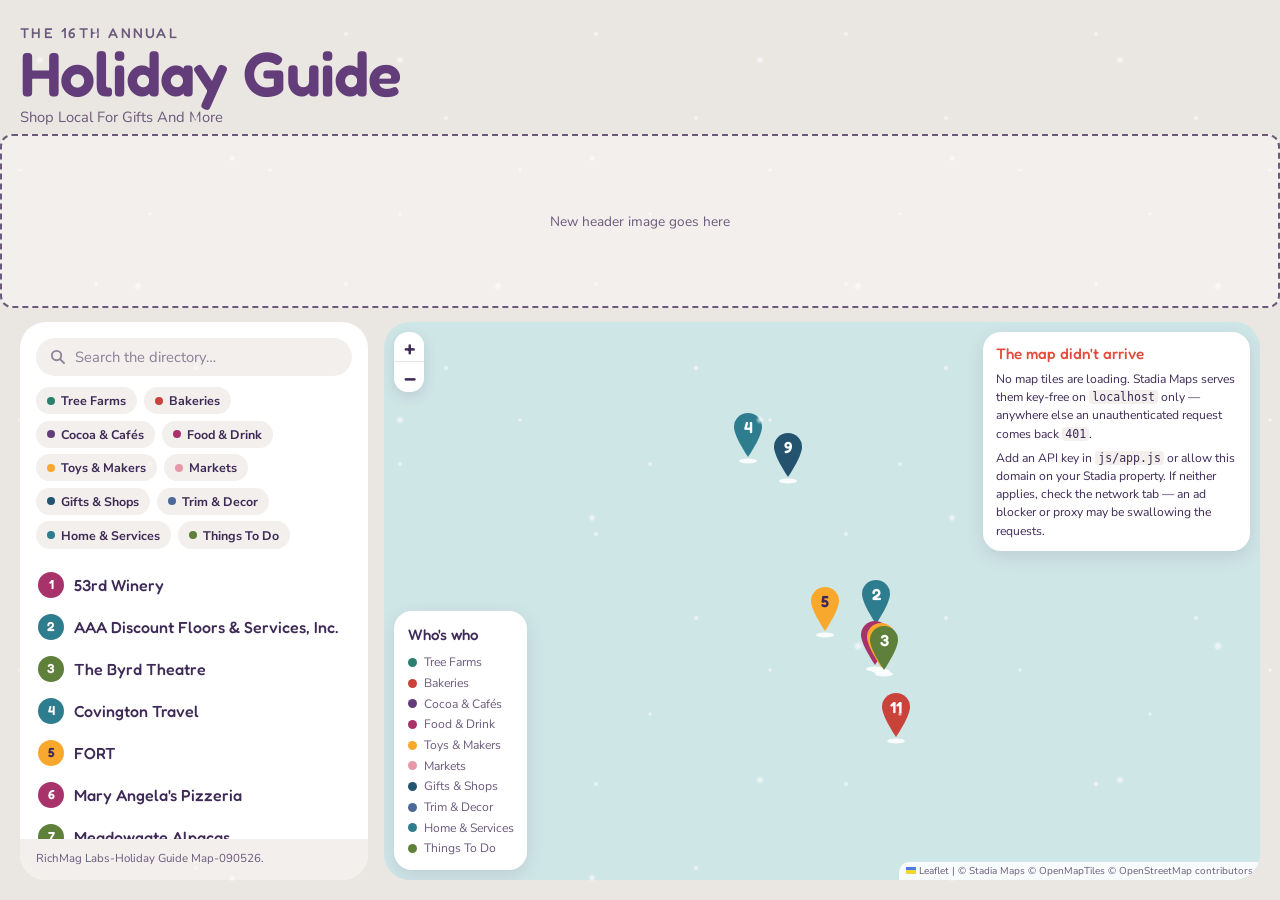
==== city/index.html @ 9c16dade "Add /city/ as a second live look-and-feel, sharing data and logic with root Sets up hellophong.githu" ====
<!DOCTYPE html>
<html lang="en">
<head>
  <meta charset="utf-8" />
  <meta name="viewport" content="width=device-width, initial-scale=1" />
  <title>The 16th Annual Holiday Guide — City Edition (draft)</title>
  <meta name="description" content="Map of Richmond, VA Christmas shops, bakeries, tree farms and makers." />

  <!-- A second look-and-feel for the same guide, living alongside the original at
       /holiday-map/ rather than replacing it — see /city/README.md. Leaflet, the
       typefaces, the map logic and the business data are all shared from the
       parent folder; only this stylesheet (and, once it exists, a new header
       image) are meant to diverge. -->
  <link rel="stylesheet" href="../vendor/leaflet/leaflet.css" />
  <link rel="stylesheet" href="css/styles.css" />
  <link rel="icon" href="data:image/svg+xml,<svg xmlns='http://www.w3.org/2000/svg' viewBox='0 0 32 32'><circle cx='16' cy='13' r='9' fill='%23e54b3c'/><rect x='15' y='20' width='2' height='9' fill='%23633d7a'/></svg>" />
</head>
<body>
  <div class="snow" aria-hidden="true"></div>

  <header class="banner">
    <div class="banner__inner">
      <h1 class="banner__title" id="siteTitle">
        <span class="banner__lead" id="siteTitleLead">The 16th Annual</span>
        <span class="banner__main" id="siteTitleMain">Holiday Guide</span>
      </h1>
      <p class="banner__subtitle" id="siteSubtitle">Shop Local For Gifts And More</p>
    </div>

    <!-- Placeholder — deliberately not the original SVG, so this doesn't quietly
         pass as a finished second look. Swap for a real header image once one
         exists; see /city/README.md for what to hand back for that. -->
    <div class="banner__scene banner__scene--placeholder">
      <span>New header image goes here</span>
    </div>
  </header>

  <main class="layout">
    <aside class="sidebar" aria-label="Directory">
      <div class="sidebar__head">
        <label class="search" for="search">
          <svg class="search__icon" viewBox="0 0 16 16" fill="none" aria-hidden="true">
            <circle cx="7" cy="7" r="5" stroke="currentColor" stroke-width="2" />
            <path d="M11 11l4 4" stroke="currentColor" stroke-width="2" stroke-linecap="round" />
          </svg>
          <input id="search" type="search" placeholder="Search the directory…" autocomplete="off" />
        </label>
        <div class="filters" id="filters" role="group" aria-label="Filter by category"></div>
      </div>
      <ul class="cards" id="cards"></ul>
      <p class="sidebar__note" id="sidebarNote"></p>
    </aside>

    <div class="map-frame">
      <div id="map" role="application" aria-label="Map of Christmas businesses"></div>
      <noscript><p class="noscript">This map needs JavaScript to unwrap itself.</p></noscript>
    </div>

    <!-- Mobile only: the on-map legend corner is hidden below 860px (it was
         covering a chunk of a small map), and this runs the same key
         underneath instead, wrapping to as many lines as it needs. Desktop
         keeps the on-map legend. -->
    <div class="legend-strip" id="legendStrip" role="list" aria-label="Category legend"></div>
  </main>

  <button type="button" id="backToTop" class="back-to-top">
    <svg viewBox="0 0 16 16" fill="none" aria-hidden="true">
      <path d="M8 12.5V3.5M8 3.5L3.5 8M8 3.5L12.5 8" stroke="currentColor" stroke-width="1.6"
            stroke-linecap="round" stroke-linejoin="round" />
    </svg>
    Back to list
  </button>

  <script src="../vendor/leaflet/leaflet.js"></script>
  <script>
    // Point the shared app.js at the parent folder's data, rather than forking
    // a second copy of the same eleven businesses that would drift out of sync.
    window.DATA_URL = "../data/businesses.json";
  </script>
  <script src="../js/app.js"></script>
</body>
</html>
---- vendor/leaflet/leaflet.css ----
/* required styles */

.leaflet-pane,
.leaflet-tile,
.leaflet-marker-icon,
.leaflet-marker-shadow,
.leaflet-tile-container,
.leaflet-pane > svg,
.leaflet-pane > canvas,
.leaflet-zoom-box,
.leaflet-image-layer,
.leaflet-layer {
	position: absolute;
	left: 0;
	top: 0;
	}
.leaflet-container {
	overflow: hidden;
	}
.leaflet-tile,
.leaflet-marker-icon,
.leaflet-marker-shadow {
	-webkit-user-select: none;
	   -moz-user-select: none;
	        user-select: none;
	  -webkit-user-drag: none;
	}
/* Prevents IE11 from highlighting tiles in blue */
.leaflet-tile::selection {
	background: transparent;
}
/* Safari renders non-retina tile on retina better with this, but Chrome is worse */
.leaflet-safari .leaflet-tile {
	image-rendering: -webkit-optimize-contrast;
	}
/* hack that prevents hw layers "stretching" when loading new tiles */
.leaflet-safari .leaflet-tile-container {
	width: 1600px;
	height: 1600px;
	-webkit-transform-origin: 0 0;
	}
.leaflet-marker-icon,
.leaflet-marker-shadow {
	display: block;
	}
/* .leaflet-container svg: reset svg max-width decleration shipped in Joomla! (joomla.org) 3.x */
/* .leaflet-container img: map is broken in FF if you have max-width: 100% on tiles */
.leaflet-container .leaflet-overlay-pane svg {
	max-width: none !important;
	max-height: none !important;
	}
.leaflet-container .leaflet-marker-pane img,
.leaflet-container .leaflet-shadow-pane img,
.leaflet-container .leaflet-tile-pane img,
.leaflet-container img.leaflet-image-layer,
.leaflet-container .leaflet-tile {
	max-width: none !important;
	max-height: none !important;
	width: auto;
	padding: 0;
	}

.leaflet-container img.leaflet-tile {
	/* See: https://bugs.chromium.org/p/chromium/issues/detail?id=600120 */
	mix-blend-mode: plus-lighter;
}

.leaflet-container.leaflet-touch-zoom {
	-ms-touch-action: pan-x pan-y;
	touch-action: pan-x pan-y;
	}
.leaflet-container.leaflet-touch-drag {
	-ms-touch-action: pinch-zoom;
	/* Fallback for FF which doesn't support pinch-zoom */
	touch-action: none;
	touch-action: pinch-zoom;
}
.leaflet-container.leaflet-touch-drag.leaflet-touch-zoom {
	-ms-touch-action: none;
	touch-action: none;
}
.leaflet-container {
	-webkit-tap-highlight-color: transparent;
}
.leaflet-container a {
	-webkit-tap-highlight-color: rgba(51, 181, 229, 0.4);
}
.leaflet-tile {
	filter: inherit;
	visibility: hidden;
	}
.leaflet-tile-loaded {
	visibility: inherit;
	}
.leaflet-zoom-box {
	width: 0;
	height: 0;
	-moz-box-sizing: border-box;
	     box-sizing: border-box;
	z-index: 800;
	}
/* workaround for https://bugzilla.mozilla.org/show_bug.cgi?id=888319 */
.leaflet-overlay-pane svg {
	-moz-user-select: none;
	}

.leaflet-pane         { z-index: 400; }

.leaflet-tile-pane    { z-index: 200; }
.leaflet-overlay-pane { z-index: 400; }
.leaflet-shadow-pane  { z-index: 500; }
.leaflet-marker-pane  { z-index: 600; }
.leaflet-tooltip-pane   { z-index: 650; }
.leaflet-popup-pane   { z-index: 700; }

.leaflet-map-pane canvas { z-index: 100; }
.leaflet-map-pane svg    { z-index: 200; }

.leaflet-vml-shape {
	width: 1px;
	height: 1px;
	}
.lvml {
	behavior: url(#default#VML);
	display: inline-block;
	position: absolute;
	}


/* control positioning */

.leaflet-control {
	position: relative;
	z-index: 800;
	pointer-events: visiblePainted; /* IE 9-10 doesn't have auto */
	pointer-events: auto;
	}
.leaflet-top,
.leaflet-bottom {
	position: absolute;
	z-index: 1000;
	pointer-events: none;
	}
.leaflet-top {
	top: 0;
	}
.leaflet-right {
	right: 0;
	}
.leaflet-bottom {
	bottom: 0;
	}
.leaflet-left {
	left: 0;
	}
.leaflet-control {
	float: left;
	clear: both;
	}
.leaflet-right .leaflet-control {
	float: right;
	}
.leaflet-top .leaflet-control {
	margin-top: 10px;
	}
.leaflet-bottom .leaflet-control {
	margin-bottom: 10px;
	}
.leaflet-left .leaflet-control {
	margin-left: 10px;
	}
.leaflet-right .leaflet-control {
	margin-right: 10px;
	}


/* zoom and fade animations */

.leaflet-fade-anim .leaflet-popup {
	opacity: 0;
	-webkit-transition: opacity 0.2s linear;
	   -moz-transition: opacity 0.2s linear;
	        transition: opacity 0.2s linear;
	}
.leaflet-fade-anim .leaflet-map-pane .leaflet-popup {
	opacity: 1;
	}
.leaflet-zoom-animated {
	-webkit-transform-origin: 0 0;
	    -ms-transform-origin: 0 0;
	        transform-origin: 0 0;
	}
svg.leaflet-zoom-animated {
	will-change: transform;
}

.leaflet-zoom-anim .leaflet-zoom-animated {
	-webkit-transition: -webkit-transform 0.25s cubic-bezier(0,0,0.25,1);
	   -moz-transition:    -moz-transform 0.25s cubic-bezier(0,0,0.25,1);
	        transition:         transform 0.25s cubic-bezier(0,0,0.25,1);
	}
.leaflet-zoom-anim .leaflet-tile,
.leaflet-pan-anim .leaflet-tile {
	-webkit-transition: none;
	   -moz-transition: none;
	        transition: none;
	}

.leaflet-zoom-anim .leaflet-zoom-hide {
	visibility: hidden;
	}


/* cursors */

.leaflet-interactive {
	cursor: pointer;
	}
.leaflet-grab {
	cursor: -webkit-grab;
	cursor:    -moz-grab;
	cursor:         grab;
	}
.leaflet-crosshair,
.leaflet-crosshair .leaflet-interactive {
	cursor: crosshair;
	}
.leaflet-popup-pane,
.leaflet-control {
	cursor: auto;
	}
.leaflet-dragging .leaflet-grab,
.leaflet-dragging .leaflet-grab .leaflet-interactive,
.leaflet-dragging .leaflet-marker-draggable {
	cursor: move;
	cursor: -webkit-grabbing;
	cursor:    -moz-grabbing;
	cursor:         grabbing;
	}

/* marker & overlays interactivity */
.leaflet-marker-icon,
.leaflet-marker-shadow,
.leaflet-image-layer,
.leaflet-pane > svg path,
.leaflet-tile-container {
	pointer-events: none;
	}

.leaflet-marker-icon.leaflet-interactive,
.leaflet-image-layer.leaflet-interactive,
.leaflet-pane > svg path.leaflet-interactive,
svg.leaflet-image-layer.leaflet-interactive path {
	pointer-events: visiblePainted; /* IE 9-10 doesn't have auto */
	pointer-events: auto;
	}

/* visual tweaks */

.leaflet-container {
	background: #ddd;
	outline-offset: 1px;
	}
.leaflet-container a {
	color: #0078A8;
	}
.leaflet-zoom-box {
	border: 2px dotted #38f;
	background: rgba(255,255,255,0.5);
	}


/* general typography */
.leaflet-container {
	font-family: "Helvetica Neue", Arial, Helvetica, sans-serif;
	font-size: 12px;
	font-size: 0.75rem;
	line-height: 1.5;
	}


/* general toolbar styles */

.leaflet-bar {
	box-shadow: 0 1px 5px rgba(0,0,0,0.65);
	border-radius: 4px;
	}
.leaflet-bar a {
	background-color: #fff;
	border-bottom: 1px solid #ccc;
	width: 26px;
	height: 26px;
	line-height: 26px;
	display: block;
	text-align: center;
	text-decoration: none;
	color: black;
	}
.leaflet-bar a,
.leaflet-control-layers-toggle {
	background-position: 50% 50%;
	background-repeat: no-repeat;
	display: block;
	}
.leaflet-bar a:hover,
.leaflet-bar a:focus {
	background-color: #f4f4f4;
	}
.leaflet-bar a:first-child {
	border-top-left-radius: 4px;
	border-top-right-radius: 4px;
	}
.leaflet-bar a:last-child {
	border-bottom-left-radius: 4px;
	border-bottom-right-radius: 4px;
	border-bottom: none;
	}
.leaflet-bar a.leaflet-disabled {
	cursor: default;
	background-color: #f4f4f4;
	color: #bbb;
	}

.leaflet-touch .leaflet-bar a {
	width: 30px;
	height: 30px;
	line-height: 30px;
	}
.leaflet-touch .leaflet-bar a:first-child {
	border-top-left-radius: 2px;
	border-top-right-radius: 2px;
	}
.leaflet-touch .leaflet-bar a:last-child {
	border-bottom-left-radius: 2px;
	border-bottom-right-radius: 2px;
	}

/* zoom control */

.leaflet-control-zoom-in,
.leaflet-control-zoom-out {
	font: bold 18px 'Lucida Console', Monaco, monospace;
	text-indent: 1px;
	}

.leaflet-touch .leaflet-control-zoom-in, .leaflet-touch .leaflet-control-zoom-out  {
	font-size: 22px;
	}


/* layers control */

.leaflet-control-layers {
	box-shadow: 0 1px 5px rgba(0,0,0,0.4);
	background: #fff;
	border-radius: 5px;
	}
.leaflet-control-layers-toggle {
	background-image: url(images/layers.png);
	width: 36px;
	height: 36px;
	}
.leaflet-retina .leaflet-control-layers-toggle {
	background-image: url(images/layers-2x.png);
	background-size: 26px 26px;
	}
.leaflet-touch .leaflet-control-layers-toggle {
	width: 44px;
	height: 44px;
	}
.leaflet-control-layers .leaflet-control-layers-list,
.leaflet-control-layers-expanded .leaflet-control-layers-toggle {
	display: none;
	}
.leaflet-control-layers-expanded .leaflet-control-layers-list {
	display: block;
	position: relative;
	}
.leaflet-control-layers-expanded {
	padding: 6px 10px 6px 6px;
	color: #333;
	background: #fff;
	}
.leaflet-control-layers-scrollbar {
	overflow-y: scroll;
	overflow-x: hidden;
	padding-right: 5px;
	}
.leaflet-control-layers-selector {
	margin-top: 2px;
	position: relative;
	top: 1px;
	}
.leaflet-control-layers label {
	display: block;
	font-size: 13px;
	font-size: 1.08333em;
	}
.leaflet-control-layers-separator {
	height: 0;
	border-top: 1px solid #ddd;
	margin: 5px -10px 5px -6px;
	}

/* Default icon URLs */
.leaflet-default-icon-path { /* used only in path-guessing heuristic, see L.Icon.Default */
	background-image: url(images/marker-icon.png);
	}


/* attribution and scale controls */

.leaflet-container .leaflet-control-attribution {
	background: #fff;
	background: rgba(255, 255, 255, 0.8);
	margin: 0;
	}
.leaflet-control-attribution,
.leaflet-control-scale-line {
	padding: 0 5px;
	color: #333;
	line-height: 1.4;
	}
.leaflet-control-attribution a {
	text-decoration: none;
	}
.leaflet-control-attribution a:hover,
.leaflet-control-attribution a:focus {
	text-decoration: underline;
	}
.leaflet-attribution-flag {
	display: inline !important;
	vertical-align: baseline !important;
	width: 1em;
	height: 0.6669em;
	}
.leaflet-left .leaflet-control-scale {
	margin-left: 5px;
	}
.leaflet-bottom .leaflet-control-scale {
	margin-bottom: 5px;
	}
.leaflet-control-scale-line {
	border: 2px solid #777;
	border-top: none;
	line-height: 1.1;
	padding: 2px 5px 1px;
	white-space: nowrap;
	-moz-box-sizing: border-box;
	     box-sizing: border-box;
	background: rgba(255, 255, 255, 0.8);
	text-shadow: 1px 1px #fff;
	}
.leaflet-control-scale-line:not(:first-child) {
	border-top: 2px solid #777;
	border-bottom: none;
	margin-top: -2px;
	}
.leaflet-control-scale-line:not(:first-child):not(:last-child) {
	border-bottom: 2px solid #777;
	}

.leaflet-touch .leaflet-control-attribution,
.leaflet-touch .leaflet-control-layers,
.leaflet-touch .leaflet-bar {
	box-shadow: none;
	}
.leaflet-touch .leaflet-control-layers,
.leaflet-touch .leaflet-bar {
	border: 2px solid rgba(0,0,0,0.2);
	background-clip: padding-box;
	}


/* popup */

.leaflet-popup {
	position: absolute;
	text-align: center;
	margin-bottom: 20px;
	}
.leaflet-popup-content-wrapper {
	padding: 1px;
	text-align: left;
	border-radius: 12px;
	}
.leaflet-popup-content {
	margin: 13px 24px 13px 20px;
	line-height: 1.3;
	font-size: 13px;
	font-size: 1.08333em;
	min-height: 1px;
	}
.leaflet-popup-content p {
	margin: 17px 0;
	margin: 1.3em 0;
	}
.leaflet-popup-tip-container {
	width: 40px;
	height: 20px;
	position: absolute;
	left: 50%;
	margin-top: -1px;
	margin-left: -20px;
	overflow: hidden;
	pointer-events: none;
	}
.leaflet-popup-tip {
	width: 17px;
	height: 17px;
	padding: 1px;

	margin: -10px auto 0;
	pointer-events: auto;

	-webkit-transform: rotate(45deg);
	   -moz-transform: rotate(45deg);
	    -ms-transform: rotate(45deg);
	        transform: rotate(45deg);
	}
.leaflet-popup-content-wrapper,
.leaflet-popup-tip {
	background: white;
	color: #333;
	box-shadow: 0 3px 14px rgba(0,0,0,0.4);
	}
.leaflet-container a.leaflet-popup-close-button {
	position: absolute;
	top: 0;
	right: 0;
	border: none;
	text-align: center;
	width: 24px;
	height: 24px;
	font: 16px/24px Tahoma, Verdana, sans-serif;
	color: #757575;
	text-decoration: none;
	background: transparent;
	}
.leaflet-container a.leaflet-popup-close-button:hover,
.leaflet-container a.leaflet-popup-close-button:focus {
	color: #585858;
	}
.leaflet-popup-scrolled {
	overflow: auto;
	}

.leaflet-oldie .leaflet-popup-content-wrapper {
	-ms-zoom: 1;
	}
.leaflet-oldie .leaflet-popup-tip {
	width: 24px;
	margin: 0 auto;

	-ms-filter: "progid:DXImageTransform.Microsoft.Matrix(M11=0.70710678, M12=0.70710678, M21=-0.70710678, M22=0.70710678)";
	filter: progid:DXImageTransform.Microsoft.Matrix(M11=0.70710678, M12=0.70710678, M21=-0.70710678, M22=0.70710678);
	}

.leaflet-oldie .leaflet-control-zoom,
.leaflet-oldie .leaflet-control-layers,
.leaflet-oldie .leaflet-popup-content-wrapper,
.leaflet-oldie .leaflet-popup-tip {
	border: 1px solid #999;
	}


/* div icon */

.leaflet-div-icon {
	background: #fff;
	border: 1px solid #666;
	}


/* Tooltip */
/* Base styles for the element that has a tooltip */
.leaflet-tooltip {
	position: absolute;
	padding: 6px;
	background-color: #fff;
	border: 1px solid #fff;
	border-radius: 3px;
	color: #222;
	white-space: nowrap;
	-webkit-user-select: none;
	-moz-user-select: none;
	-ms-user-select: none;
	user-select: none;
	pointer-events: none;
	box-shadow: 0 1px 3px rgba(0,0,0,0.4);
	}
.leaflet-tooltip.leaflet-interactive {
	cursor: pointer;
	pointer-events: auto;
	}
.leaflet-tooltip-top:before,
.leaflet-tooltip-bottom:before,
.leaflet-tooltip-left:before,
.leaflet-tooltip-right:before {
	position: absolute;
	pointer-events: none;
	border: 6px solid transparent;
	background: transparent;
	content: "";
	}

/* Directions */

.leaflet-tooltip-bottom {
	margin-top: 6px;
}
.leaflet-tooltip-top {
	margin-top: -6px;
}
.leaflet-tooltip-bottom:before,
.leaflet-tooltip-top:before {
	left: 50%;
	margin-left: -6px;
	}
.leaflet-tooltip-top:before {
	bottom: 0;
	margin-bottom: -12px;
	border-top-color: #fff;
	}
.leaflet-tooltip-bottom:before {
	top: 0;
	margin-top: -12px;
	margin-left: -6px;
	border-bottom-color: #fff;
	}
.leaflet-tooltip-left {
	margin-left: -6px;
}
.leaflet-tooltip-right {
	margin-left: 6px;
}
.leaflet-tooltip-left:before,
.leaflet-tooltip-right:before {
	top: 50%;
	margin-top: -6px;
	}
.leaflet-tooltip-left:before {
	right: 0;
	margin-right: -12px;
	border-left-color: #fff;
	}
.leaflet-tooltip-right:before {
	left: 0;
	margin-left: -12px;
	border-right-color: #fff;
	}

/* Printing */

@media print {
	/* Prevent printers from removing background-images of controls. */
	.leaflet-control {
		-webkit-print-color-adjust: exact;
		print-color-adjust: exact;
		}
	}
---- city/css/styles.css ----
/* ---------------------------------------------------------------
   The Merry Mile — flat illustrated styling
   Modelled on a flat-vector winter scene: warm greige ground,
   deep-purple ink, coral / teal / mint / gold accents, no outlines,
   no gradients, no drop shadows.
   --------------------------------------------------------------- */

@font-face {
  font-family: "Fredoka";
  src: url("../../vendor/fonts/fredoka-latin-500-normal.woff2") format("woff2");
  font-weight: 500;
  font-display: swap;
}

@font-face {
  font-family: "Fredoka";
  src: url("../../vendor/fonts/fredoka-latin-600-normal.woff2") format("woff2");
  font-weight: 600;
  font-display: swap;
}

@font-face {
  font-family: "Nunito Sans";
  src: url("../../vendor/fonts/nunito-sans-latin-400-normal.woff2") format("woff2");
  font-weight: 400;
  font-display: swap;
}

@font-face {
  font-family: "Nunito Sans";
  src: url("../../vendor/fonts/nunito-sans-latin-500-normal.woff2") format("woff2");
  font-weight: 500;
  font-display: swap;
}

@font-face {
  font-family: "Nunito Sans";
  src: url("../../vendor/fonts/nunito-sans-latin-700-normal.woff2") format("woff2");
  font-weight: 700;
  font-display: swap;
}

:root {
  /* ground + ink */
  --greige: #eae6e2;        /* the artwork's own ground colour */
  --greige-warm: #f2efec;
  --paper: #ffffff;
  --ink: #3e2a56;
  --ink-soft: #6b5a7c;

  /* the scene palette */
  --coral: #e54b3c;
  --pink: #e697aa;
  --salmon: #f3787b;
  --purple: #633d7a;
  --teal: #9fd0d2;
  --teal-mid: #7cc4c8;
  --pale-sage: #d3dfdd;
  --mint: #cfe6e7;
  --green: #2cac84;
  --gold: #f8a92d;
  --navy: #4d6998;
  --deep-blue: #24536f;
  --coral-text: #c33a2c;   /* AA-safe coral for text on white */

  --radius-lg: 26px;
  --radius-md: 18px;
  --radius-sm: 12px;

  --font-display: "Fredoka", ui-rounded, "Segoe UI", system-ui, sans-serif;
  --font-body: "Nunito Sans", system-ui, -apple-system, "Segoe UI", sans-serif;
}

* { box-sizing: border-box; }

html, body { height: 100%; margin: 0; }

body {
  font-family: var(--font-body);
  color: var(--ink);
  background: var(--greige);
  display: flex;
  flex-direction: column;
  overflow: hidden;
}

a { color: var(--coral-text); }

/* ---------------------------- Snowfall ---------------------------- */

.snow {
  position: fixed;
  inset: 0;
  pointer-events: none;
  z-index: 900;
  opacity: .8;
  background-image:
    radial-gradient(4.5px 4.5px at 40px 60px, #fff, transparent),
    radial-gradient(4.0px 4.0px at 232px 158px, #fff, transparent),
    radial-gradient(5.0px 5.0px at 138px 286px, #fff, transparent),
    radial-gradient(3.0px 3.0px at 96px 34px, #fff, transparent),
    radial-gradient(2.5px 2.5px at 20px 170px, #fff, transparent),
    radial-gradient(3.0px 3.0px at 196px 118px, #fff, transparent),
    radial-gradient(2.5px 2.5px at 150px 214px, #fff, transparent);
  background-size:
    360px 360px,
    360px 360px,
    360px 360px,
    250px 250px,
    250px 250px,
    250px 250px,
    250px 250px;
  animation: snowfall 30s linear infinite;
}

/* Each layer shifts by a whole number of tiles per cycle so the loop has no
   visible jump; the nearer, larger dots cover more ground per pass. */
@keyframes snowfall {
  from { background-position: 0 0, 0 0, 0 0, 0 0, 0 0, 0 0, 0 0; }
  to   { background-position: 360px 720px, 360px 720px, 360px 720px, -250px 500px, -250px 500px, -250px 500px, -250px 500px; }
}

@media (prefers-reduced-motion: reduce) {
  .snow { animation: none; opacity: .55; }
}

/* ----------------------------- Banner ----------------------------- */

.banner {
  position: relative;
  flex: none;
  background: var(--greige);
  color: var(--ink);
  z-index: 800;
  padding: 1.6rem 0 0;
}

.banner__inner {
  max-width: 1400px;
  margin: 0 auto;
  padding: 0 1.25rem;
}

.banner__title {
  font-family: var(--font-display);
  font-size: clamp(1.7rem, 3.4vw, 2.6rem);
  line-height: 1;
  margin: 0;
  color: var(--purple);
}

/* "The 16th Annual" rides above the name at a fraction of its size */
.banner__lead {
  display: block;
  font-size: .34em;
  font-weight: 500;
  letter-spacing: .16em;
  text-transform: uppercase;
  color: var(--ink-soft);
  margin-bottom: .28em;
}

.banner__main {
  display: block;
  font-size: 1.5em;
  font-weight: 600;
  line-height: .95;
  letter-spacing: -.015em;
}

.banner__subtitle {
  margin: .25rem 0 0;
  font-size: .92rem;
  color: var(--ink-soft);
}

/* the illustrated band; the artwork's own ground colour matches --greige,
   so it blends into the page rather than sitting in a box */
.banner__scene {
  width: 100%;
  /* The artwork's drawn content occupies a fixed slice of its width
     (~12.7%), so sizing the band in vw keeps every figure, chimney and
     skate fully visible at any width instead of clipping them. The extra
     0.9vw keeps a little of the file's headroom under the title. */
  height: clamp(88px, 13.6vw, 262px);
  margin-top: .45rem;
}

.banner__scene img {
  display: block;
  width: 100%;
  height: 100%;
  object-fit: cover;
  /* trims the empty headroom and footer the file carries, keeping the
     drawn band centred */
  object-position: 50% 57%;
}

/* Stand-in for the real header image this variant is meant to get — a flat
   dashed box rather than quietly reusing the original artwork, so this page
   never passes for a finished second look before it has one. Delete once a
   real image replaces the <img> in index.html. */
.banner__scene--placeholder {
  display: flex;
  align-items: center;
  justify-content: center;
  border: 2px dashed var(--ink-soft, #6b5a7c);
  border-radius: 12px;
  background: var(--greige-warm, #f2efec);
  color: var(--ink-soft, #6b5a7c);
  font-size: .85rem;
  text-align: center;
  padding: 0 1rem;
}

/* ----------------------------- Layout ----------------------------- */

.layout {
  flex: 1 1 auto;
  min-height: 0;
  display: grid;
  grid-template-columns: minmax(280px, 348px) 1fr;
  gap: 1rem;
  padding: .85rem 1.25rem 1.25rem;
  max-width: 1400px;
  width: 100%;
  margin: 0 auto;
}

/* ----------------------------- Sidebar ---------------------------- */

.sidebar {
  min-height: 0;
  display: flex;
  flex-direction: column;
  background: var(--paper);
  border-radius: var(--radius-lg);
  overflow: hidden;
}

.sidebar__head {
  padding: 1rem 1rem .8rem;
}

.search {
  display: flex;
  align-items: center;
  gap: .5rem;
  background: var(--greige-warm);
  border-radius: 999px;
  padding: .5rem .9rem;
}

.search__icon {
  width: 15px;
  height: 15px;
  flex: none;
  opacity: .55;
}

.search input {
  flex: 1;
  border: 0;
  outline: 0;
  font: inherit;
  font-size: .92rem;
  background: transparent;
  color: var(--ink);
}

.search input::placeholder { color: var(--ink-soft); opacity: .75; }

.filters {
  display: flex;
  flex-wrap: wrap;
  gap: .4rem;
  margin-top: .7rem;
}

.chip {
  font: inherit;
  font-size: .78rem;
  font-weight: 700;
  cursor: pointer;
  border: 0;
  border-radius: 999px;
  padding: .32rem .7rem;
  background: var(--greige-warm);
  color: var(--ink);
  display: inline-flex;
  align-items: center;
  gap: .38rem;
  transition: background-color .14s ease, color .14s ease;
}

.chip__dot {
  width: 8px;
  height: 8px;
  border-radius: 50%;
  background: var(--chip-color, var(--green));
  flex: none;
}

.chip:hover { background: var(--mint); }

.chip[aria-pressed="true"] {
  background: var(--ink);
  color: #fff;
}

.chip:focus-visible { outline: 2px solid var(--ink); outline-offset: 2px; }

/* Directory cards */

.cards {
  list-style: none;
  margin: 0;
  padding: .2rem .6rem 1rem;
  overflow-y: auto;
  flex: 1 1 auto;
  scrollbar-color: var(--teal-mid) transparent;
}

.card {
  display: flex;
  align-items: center;
  gap: .6rem;
  background: var(--paper);
  border-radius: var(--radius-sm);
  padding: .45rem .55rem;
  margin-bottom: .1rem;
  cursor: pointer;
  transition: background-color .14s ease;
}

.card:hover,
.card.is-active { background: var(--greige-warm); }

.card__num {
  flex: none;
  width: 26px;
  height: 26px;
  border-radius: 50%;
  background: var(--card-color, var(--green));
  color: var(--card-ink, #fff);
  font-family: var(--font-display);
  font-weight: 600;
  font-size: .82rem;
  line-height: 1;
  display: grid;
  place-items: center;
}

.card__name {
  font-family: var(--font-display);
  font-weight: 500;
  font-size: 1rem;
  line-height: 1.25;
  color: var(--ink);
}

.cards__empty {
  text-align: center;
  padding: 2rem .5rem;
  color: var(--ink-soft);
}

.sidebar__note {
  flex: none;
  margin: 0;
  padding: .7rem 1rem .85rem;
  background: var(--greige-warm);
  font-size: .72rem;
  color: var(--ink-soft);
}

/* ---------------------------- Map frame --------------------------- */

.map-frame {
  position: relative;
  min-height: 0;
  border-radius: var(--radius-lg);
  overflow: hidden;
  background: var(--mint);
}

#map {
  position: absolute;
  inset: 0;
  background: var(--mint);
}

.noscript {
  position: absolute;
  inset: 0;
  display: grid;
  place-content: center;
  font-family: var(--font-display);
  font-size: 1.3rem;
  color: var(--ink);
}

/* ------------------------------ Pins ------------------------------ */

.pin {
  background: none !important;
  border: 0 !important;
}

.pin__svg {
  display: block;
  transform-origin: 50% 100%;
  transition: transform .16s cubic-bezier(.34, 1.56, .64, 1);
}

.pin:hover .pin__svg,
.pin.is-active .pin__svg { transform: scale(1.16) translateY(-2px); }

.pin.is-active .pin__svg { animation: hop .45s ease-in-out; }

@keyframes hop {
  0%, 100% { transform: scale(1.16) translateY(-2px); }
  40%      { transform: scale(1.16) translateY(-7px); }
}

@media (prefers-reduced-motion: reduce) {
  .pin__svg { transition: none; }
  .pin.is-active .pin__svg { animation: none; }
}

/* --------------------------- Hover card --------------------------- */

.leaflet-popup.merry-popup .leaflet-popup-content-wrapper {
  background: var(--paper);
  color: var(--ink);
  border-radius: 20px;
  box-shadow: 0 8px 24px rgba(62, 42, 86, .13);
  padding: 0;
}

.leaflet-popup.merry-popup .leaflet-popup-content {
  margin: 0;
  width: 252px !important;
  padding: .85rem .95rem .9rem;
}

.leaflet-popup.merry-popup .leaflet-popup-tip {
  background: var(--paper);
  box-shadow: none;
}

.leaflet-popup.merry-popup a.leaflet-popup-close-button { display: none; }

.pop__ribbon {
  display: inline-flex;
  align-items: center;
  gap: .4rem;
  font-size: .68rem;
  font-weight: 700;
  letter-spacing: .07em;
  text-transform: uppercase;
  color: var(--ink-soft);
  margin-bottom: .3rem;
}

.pop__num {
  flex: none;
  width: 20px;
  height: 20px;
  border-radius: 50%;
  font-family: var(--font-display);
  font-weight: 600;
  font-size: .72rem;
  line-height: 1;
  display: grid;
  place-items: center;
}

.pop__name {
  font-family: var(--font-display);
  font-weight: 500;
  font-size: 1.3rem;
  line-height: 1.15;
  margin: 0 0 .25rem;
  color: var(--ink);
}

.pop__blurb {
  margin: 0;
  font-size: .855rem;
  line-height: 1.45;
  color: var(--ink-soft);
}

.pop__details {
  margin: .65rem 0 0;
  font-size: .855rem;      /* matches the blurb; medium weight carries the emphasis */
  font-weight: 500;
  line-height: 1.4;
  color: var(--ink-soft);
  display: flex;
  flex-direction: column;
  gap: .25rem;
}

.pop__details span {
  display: flex;
  align-items: flex-start;   /* keep the icon on the first line when text wraps */
  gap: .42rem;
}

.pop__details svg { flex: none; opacity: .6; margin-top: .2em; }

.leaflet-container a.pop__phone {
  color: inherit;
  text-decoration: none;
}

.leaflet-container a.pop__phone:hover { text-decoration: underline; }

.leaflet-container a.pop__link {
  display: inline-block;
  margin-top: .7rem;
  font-family: var(--font-body);
  font-size: .82rem;
  font-weight: 700;
  text-decoration: none;
  color: #fff;
  /* deep purple rather than the category colour: gold and pink can't carry
     white label text at this size */
  background: var(--ink);
  border-radius: 999px;
  padding: .4rem .95rem;
  transition: filter .14s ease;
}

.leaflet-container a.pop__link:hover { filter: brightness(.92); }

.leaflet-container a.pop__link:focus-visible { outline: 2px solid var(--ink); outline-offset: 2px; }

/* ------------------------ Leaflet chrome trim ---------------------- */

.leaflet-container { font-family: var(--font-body); }

.leaflet-control-zoom {
  border: 0 !important;
  box-shadow: 0 4px 14px rgba(62, 42, 86, .14) !important;
  border-radius: 14px !important;
  overflow: hidden;
}

.leaflet-control-zoom a {
  background: var(--paper) !important;
  color: var(--ink) !important;
  border: 0 !important;
  border-bottom: 1px solid var(--greige) !important;
  font-weight: 500;
  font-family: var(--font-display);
}

.leaflet-control-zoom a:last-child { border-bottom: 0 !important; }
.leaflet-control-zoom a:hover { background: var(--greige-warm) !important; }

.leaflet-control-attribution {
  background: rgba(255, 255, 255, .82) !important;
  color: var(--ink-soft) !important;
  font-size: 10px;
  border-radius: 10px 0 0 0;
  padding: 2px 7px !important;
}

.leaflet-control-attribution a { color: var(--ink-soft) !important; }

.map-legend {
  background: var(--paper);
  border-radius: var(--radius-md);
  box-shadow: 0 6px 18px rgba(62, 42, 86, .12);
  padding: .7rem .85rem;
  font-size: .76rem;
  line-height: 1.7;
  color: var(--ink);
}

.map-legend h2 {
  font-family: var(--font-display);
  font-weight: 500;
  font-size: .95rem;
  margin: 0 0 .25rem;
  color: var(--ink);
}

.map-legend ul { margin: 0; padding: 0; }

.map-legend li {
  list-style: none;
  display: flex;
  align-items: center;
  gap: .45rem;
  color: var(--ink-soft);
}

/* shared by the on-map legend and the mobile legend strip below */
.swatch {
  width: 9px;
  height: 9px;
  border-radius: 50%;
  background: var(--swatch, var(--green));
  flex: none;
}

/* Mobile-only legend, replacing the on-map corner box. Wraps to as many
   lines as it needs rather than scrolling, so every category is visible at
   once. Hidden above 860px — see the media query at the bottom for its
   mobile styling. */
.legend-strip {
  display: none;
}

/* Plain dot + label, matching the desktop on-map legend's own type and
   swatch size exactly — this is that same list turned sideways, not another
   chip. No pill background or shadow; entries are told apart by the row's
   gap alone, the way lines in the desktop list are told apart by wrapping. */
.legend-item {
  flex: none;
  display: inline-flex;
  align-items: center;
  gap: .45rem;
  font-size: .76rem;
  color: var(--ink-soft);
  white-space: nowrap;
}

/* Fixed "back to list" button. Only ever shown on mobile — see the media
   query — where the sidebar and map are far apart in the scroll and a click
   on a business needs a quick way back. */
.back-to-top {
  display: none;
}

.tile-warning {
  max-width: 17rem;
  line-height: 1.5;
}

.tile-warning h2 { color: var(--coral); }

.tile-warning code {
  background: var(--greige-warm);
  border-radius: 4px;
  padding: 0 .25em;
  font-size: .95em;
}

/* ---------------------------- Responsive --------------------------- */

@media (max-width: 860px) {
  body { overflow: auto; }

  .layout {
    grid-template-columns: 1fr;
    /* extra bottom padding clears the fixed "back to list" button — without
       it the button sits on top of the legend strip, the last thing on the
       page */
    padding: .75rem .8rem 4.5rem;
    /* stop the grid shrinking to the leftover viewport height: stacked, it
       should take its content height and let the page scroll instead */
    flex: 0 0 auto;
    min-height: auto;
  }

  .banner { padding: 1.1rem 0 0; }
  .banner__inner { padding: 0 1rem; }
  .banner__scene { height: 88px; }

  /* Tall enough that a full popup card (address + hours + phone can run to
     ~440px) fits without the map's rounded-corner clip cutting it off —
     mobile already scrolls the page, so there's no fixed-viewport limit
     working against this the way there is on desktop. */
  .map-frame { height: 72vh; min-height: 460px; }

  /* Stacked on narrow screens the sidebar has no fixed height to scroll
     inside, so let the list flow and the page itself scroll — otherwise the
     flex column collapses the card area to nothing. */
  .sidebar { max-height: none; }

  .cards {
    flex: 0 0 auto;
    overflow: visible;
  }

  /* The on-map legend corner covers a real chunk of a phone-sized map —
     hide it and run the same key horizontally underneath instead. */
  .map-legend { display: none; }

  /* The category chips repeat what the legend strip now shows right below
     the map, so they're dropped here to shorten the list you scroll past to
     reach it. Typing a category name into search still narrows by it. */
  .filters { display: none; }

  .legend-strip {
    display: flex;
    flex-wrap: wrap;
    row-gap: .5rem;
    column-gap: 1.1rem;
    padding: .7rem .2rem 0;
  }

  .back-to-top {
    display: inline-flex;
    align-items: center;
    gap: .4rem;
    position: fixed;
    right: 1rem;
    bottom: 1rem;
    z-index: 1000;
    border: 0;
    border-radius: 999px;
    padding: .55rem 1rem;
    background: var(--ink);
    color: #fff;
    font-family: var(--font-body);
    font-size: .82rem;
    font-weight: 700;
    box-shadow: 0 6px 18px rgba(62, 42, 86, .3);
    cursor: pointer;
    opacity: 0;
    transform: translateY(8px);
    pointer-events: none;
    transition: opacity .18s ease, transform .18s ease;
  }

  .back-to-top svg { width: 14px; height: 14px; flex: none; }

  .back-to-top.is-visible {
    opacity: 1;
    transform: translateY(0);
    pointer-events: auto;
  }
}

@media (max-width: 860px) and (prefers-reduced-motion: reduce) {
  .back-to-top { transition: none; }
}
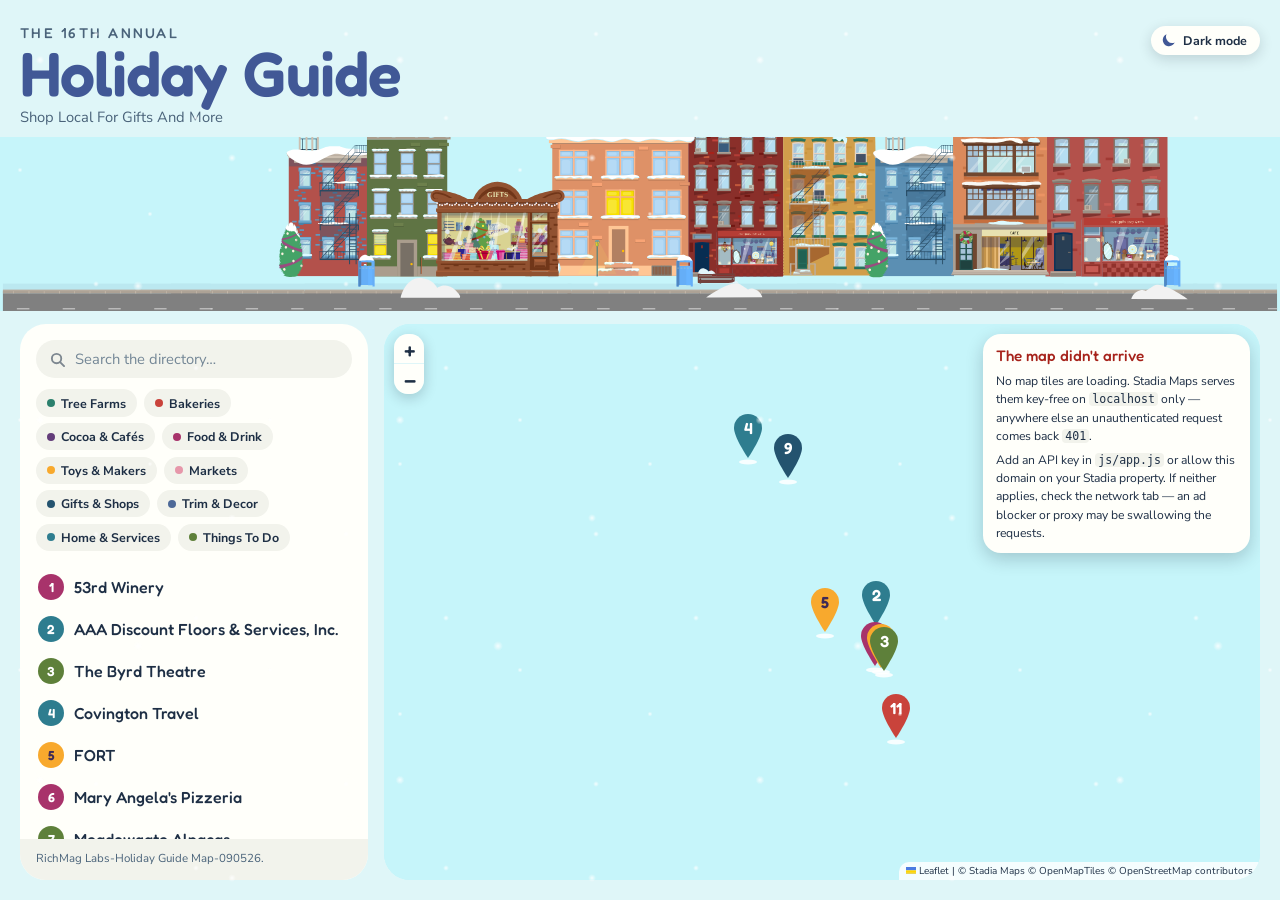
==== commit 52da9907: "Finish City Edition's header art, palette, and add a light/dark toggle Wires up the two supplied hea" ====
--- a/city/index.html
+++ b/city/index.html
@@ -3,23 +3,49 @@
 <head>
   <meta charset="utf-8" />
   <meta name="viewport" content="width=device-width, initial-scale=1" />
-  <title>The 16th Annual Holiday Guide — City Edition (draft)</title>
+  <title>The 16th Annual Holiday Guide — City Edition</title>
   <meta name="description" content="Map of Richmond, VA Christmas shops, bakeries, tree farms and makers." />
+
+  <!-- Set before any CSS paints, so the page never flashes light-then-dark
+       (or vice versa) on load. Only ever writes an *explicit* choice — a
+       visitor who hasn't touched the toggle gets prefers-color-scheme via
+       CSS alone, with nothing here to fight it. -->
+  <script>
+    (function () {
+      var saved = localStorage.getItem("cityTheme");
+      if (saved === "light" || saved === "dark") {
+        document.documentElement.setAttribute("data-theme", saved);
+      }
+    })();
+  </script>
 
   <!-- A second look-and-feel for the same guide, living alongside the original at
        /holiday-map/ rather than replacing it — see /city/README.md. Leaflet, the
        typefaces, the map logic and the business data are all shared from the
-       parent folder; only this stylesheet (and, once it exists, a new header
-       image) are meant to diverge. -->
+       parent folder; only this stylesheet and the header artwork diverge. -->
   <link rel="stylesheet" href="../vendor/leaflet/leaflet.css" />
   <link rel="stylesheet" href="css/styles.css" />
-  <link rel="icon" href="data:image/svg+xml,<svg xmlns='http://www.w3.org/2000/svg' viewBox='0 0 32 32'><circle cx='16' cy='13' r='9' fill='%23e54b3c'/><rect x='15' y='20' width='2' height='9' fill='%23633d7a'/></svg>" />
+  <link rel="icon" href="data:image/svg+xml,<svg xmlns='http://www.w3.org/2000/svg' viewBox='0 0 32 32'><circle cx='16' cy='13' r='9' fill='%23a6221a'/><rect x='15' y='20' width='2' height='9' fill='%231e2f45'/></svg>" />
 </head>
 <body>
   <div class="snow" aria-hidden="true"></div>
 
   <header class="banner">
     <div class="banner__inner">
+      <button type="button" id="themeToggle" class="theme-toggle">
+        <svg class="theme-toggle__icon theme-toggle__icon--sun" viewBox="0 0 20 20" fill="none" aria-hidden="true">
+          <circle cx="10" cy="10" r="4.2" fill="currentColor" />
+          <g stroke="currentColor" stroke-width="1.6" stroke-linecap="round">
+            <path d="M10 1.6v2.3M10 16.1v2.3M18.4 10h-2.3M3.9 10H1.6" />
+            <path d="M15.6 4.4l-1.6 1.6M6 14l-1.6 1.6M15.6 15.6L14 14M6 6L4.4 4.4" />
+          </g>
+        </svg>
+        <svg class="theme-toggle__icon theme-toggle__icon--moon" viewBox="0 0 20 20" fill="none" aria-hidden="true">
+          <path d="M17.3 12.3A7.3 7.3 0 0 1 7.7 2.7a7.3 7.3 0 1 0 9.6 9.6z" fill="currentColor" />
+        </svg>
+        <span class="theme-toggle__label"></span>
+      </button>
+
       <h1 class="banner__title" id="siteTitle">
         <span class="banner__lead" id="siteTitleLead">The 16th Annual</span>
         <span class="banner__main" id="siteTitleMain">Holiday Guide</span>
@@ -27,12 +53,14 @@
       <p class="banner__subtitle" id="siteSubtitle">Shop Local For Gifts And More</p>
     </div>
 
-    <!-- Placeholder — deliberately not the original SVG, so this doesn't quietly
-         pass as a finished second look. Swap for a real header image once one
-         exists; see /city/README.md for what to hand back for that. -->
-    <div class="banner__scene banner__scene--placeholder">
-      <span>New header image goes here</span>
-    </div>
+    <!-- Art-directed, not just resized: the mobile crop is a differently
+         composed version of the same street (see /city/README.md), so this
+         needs <picture>'s source-per-breakpoint rather than one <img> at a
+         single fixed aspect ratio. -->
+    <picture class="banner__scene">
+      <source media="(max-width: 860px)" srcset="assets/holiday-header2-mobile.svg" />
+      <img src="assets/holiday-header2.svg" alt="" aria-hidden="true" width="2062" height="477" />
+    </picture>
   </header>
 
   <main class="layout">
@@ -78,5 +106,44 @@
     window.DATA_URL = "../data/businesses.json";
   </script>
   <script src="../js/app.js"></script>
+  <script>
+    (function () {
+      var toggle = document.getElementById("themeToggle");
+      var label = toggle.querySelector(".theme-toggle__label");
+      var root = document.documentElement;
+      var media = window.matchMedia && window.matchMedia("(prefers-color-scheme: dark)");
+
+      function effectiveTheme() {
+        var explicit = root.getAttribute("data-theme");
+        if (explicit === "light" || explicit === "dark") return explicit;
+        return media && media.matches ? "dark" : "light";
+      }
+
+      function sync() {
+        var isDark = effectiveTheme() === "dark";
+        toggle.setAttribute("aria-pressed", String(isDark));
+        toggle.setAttribute("aria-label", isDark ? "Switch to light mode" : "Switch to dark mode");
+        label.textContent = isDark ? "Light mode" : "Dark mode";
+      }
+
+      toggle.addEventListener("click", function () {
+        var next = effectiveTheme() === "dark" ? "light" : "dark";
+        root.setAttribute("data-theme", next);
+        try { localStorage.setItem("cityTheme", next); } catch (err) { /* private mode, etc. — toggle still works this load */ }
+        sync();
+      });
+
+      // Only follow a live OS theme change while the visitor hasn't picked
+      // a side themselves — an explicit choice should stick regardless of
+      // what the system does around it.
+      if (media && media.addEventListener) {
+        media.addEventListener("change", function () {
+          if (!root.getAttribute("data-theme")) sync();
+        });
+      }
+
+      sync();
+    })();
+  </script>
 </body>
 </html>
--- a/city/css/styles.css
+++ b/city/css/styles.css
@@ -1,8 +1,10 @@
 /* ---------------------------------------------------------------
-   The Merry Mile — flat illustrated styling
-   Modelled on a flat-vector winter scene: warm greige ground,
-   deep-purple ink, coral / teal / mint / gold accents, no outlines,
-   no gradients, no drop shadows.
+   The Merry Mile — City Edition
+   A snowy Richmond storefront street (see assets/holiday-header2*.svg)
+   instead of the root's flat illustrated scene: brick reds, mustard gold,
+   evergreen and denim blue lifted straight out of that artwork, on a pale
+   winter-sky ground. Supports a light/dark toggle — see the theme block
+   below and the inline script in index.html.
    --------------------------------------------------------------- */
 
 @font-face {
@@ -40,28 +42,33 @@
   font-display: swap;
 }
 
+/* ----------------------------- Theme ------------------------------- */
+/* Light values live bare on :root. Dark overrides are written twice on
+   purpose: once under prefers-color-scheme for a visitor who has never
+   touched the toggle, and again under [data-theme="dark"] for one who
+   explicitly asked for it regardless of their OS setting — the
+   :not([data-theme="light"]) guard on the first block keeps an explicit
+   "light" pick from being fought by a dark OS preference. index.html's
+   inline script is what sets data-theme, before first paint, from
+   localStorage. */
 :root {
-  /* ground + ink */
-  --greige: #eae6e2;        /* the artwork's own ground colour */
-  --greige-warm: #f2efec;
-  --paper: #ffffff;
-  --ink: #3e2a56;
-  --ink-soft: #6b5a7c;
+  --sky: #dff6f8;           /* day sky — a lighter wash of the artwork's own background */
+  --sky-deep: #c6f5fa;      /* the artwork's exact sky; used where more saturation reads better */
+  --sky-warm: #f2f3ec;      /* warm-neutral surface: search bar, hovers, notes */
+  --paper: #fffffa;         /* warm white, matches the artwork's snow highlights */
+  --ink: #1e2f45;           /* deep navy roofline — stands in for the root's purple */
+  --ink-soft: #4a637a;      /* a shade past the artwork's own #5b7991 — that one only just
+                                cleared 4.5:1 on --paper and fell short on --sky-warm */
+  --title: #415896;         /* denim, distinct from body ink for the banner title */
+
+  --shadow: 12, 22, 36;     /* rgb triplet for box-shadow rgba(), navy rather than the root's purple */
 
   /* the scene palette */
-  --coral: #e54b3c;
-  --pink: #e697aa;
-  --salmon: #f3787b;
-  --purple: #633d7a;
-  --teal: #9fd0d2;
-  --teal-mid: #7cc4c8;
-  --pale-sage: #d3dfdd;
-  --mint: #cfe6e7;
-  --green: #2cac84;
-  --gold: #f8a92d;
-  --navy: #4d6998;
-  --deep-blue: #24536f;
-  --coral-text: #c33a2c;   /* AA-safe coral for text on white */
+  --brick: #a6221a;
+  --terracotta: #df693d;
+  --gold: #eba433;
+  --evergreen: #2a7867;
+  --denim: #79b6de;
 
   --radius-lg: 26px;
   --radius-md: 18px;
@@ -71,6 +78,32 @@
   --font-body: "Nunito Sans", system-ui, -apple-system, "Segoe UI", sans-serif;
 }
 
+@media (prefers-color-scheme: dark) {
+  :root:not([data-theme="light"]) {
+    --sky: #0b1b2c;
+    --sky-deep: #0e2338;
+    --sky-warm: #16283d;
+    --paper: #142639;
+    --ink: #f3ede0;
+    --ink-soft: #9fb4c6;
+    --title: #9db8e6;
+    --shadow: 0, 0, 0;
+    /* brick/terracotta/gold/evergreen/denim carry over unchanged — all
+       still read clearly against the darker surfaces above */
+  }
+}
+
+:root[data-theme="dark"] {
+  --sky: #0b1b2c;
+  --sky-deep: #0e2338;
+  --sky-warm: #16283d;
+  --paper: #142639;
+  --ink: #f3ede0;
+  --ink-soft: #9fb4c6;
+  --title: #9db8e6;
+  --shadow: 0, 0, 0;
+}
+
 * { box-sizing: border-box; }
 
 html, body { height: 100%; margin: 0; }
@@ -78,13 +111,13 @@
 body {
   font-family: var(--font-body);
   color: var(--ink);
-  background: var(--greige);
+  background: var(--sky);
   display: flex;
   flex-direction: column;
   overflow: hidden;
 }
 
-a { color: var(--coral-text); }
+a { color: var(--brick); }
 
 /* ---------------------------- Snowfall ---------------------------- */
 
@@ -129,13 +162,14 @@
 .banner {
   position: relative;
   flex: none;
-  background: var(--greige);
+  background: var(--sky);
   color: var(--ink);
   z-index: 800;
   padding: 1.6rem 0 0;
 }
 
 .banner__inner {
+  position: relative;
   max-width: 1400px;
   margin: 0 auto;
   padding: 0 1.25rem;
@@ -146,7 +180,7 @@
   font-size: clamp(1.7rem, 3.4vw, 2.6rem);
   line-height: 1;
   margin: 0;
-  color: var(--purple);
+  color: var(--title);
 }
 
 /* "The 16th Annual" rides above the name at a fraction of its size */
@@ -174,16 +208,70 @@
   color: var(--ink-soft);
 }
 
-/* the illustrated band; the artwork's own ground colour matches --greige,
-   so it blends into the page rather than sitting in a box */
+/* ------------------------- Light/dark toggle ------------------------ */
+
+.theme-toggle {
+  position: absolute;
+  top: 0;
+  right: 1.25rem;
+  display: inline-flex;
+  align-items: center;
+  gap: .4rem;
+  border: 0;
+  border-radius: 999px;
+  padding: .4rem .8rem .4rem .55rem;
+  background: var(--paper);
+  color: var(--ink);
+  font: inherit;
+  font-family: var(--font-body);
+  font-size: .78rem;
+  font-weight: 700;
+  cursor: pointer;
+  box-shadow: 0 4px 14px rgba(var(--shadow), .16);
+}
+
+.theme-toggle:hover { background: var(--sky-warm); }
+.theme-toggle:focus-visible { outline: 2px solid var(--ink); outline-offset: 2px; }
+
+.theme-toggle__icon {
+  width: 17px;
+  height: 17px;
+  flex: none;
+  color: var(--gold);
+}
+
+.theme-toggle__icon--moon { color: var(--title); }
+
+/* Only one of the two icons shows at a time, and it names the action
+   ("switch to X") rather than the current state — so the moon (switch to
+   dark) is the default, shown whenever the effective theme is light. */
+.theme-toggle__icon--sun { display: none; }
+.theme-toggle__icon--moon { display: block; }
+
+:root[data-theme="dark"] .theme-toggle__icon--sun { display: block; }
+:root[data-theme="dark"] .theme-toggle__icon--moon { display: none; }
+
+@media (prefers-color-scheme: dark) {
+  /* No explicit choice saved — the OS preference decides, same as the
+     colour tokens above. */
+  :root:not([data-theme]) .theme-toggle__icon--sun { display: block; }
+  :root:not([data-theme]) .theme-toggle__icon--moon { display: none; }
+}
+
+@media (max-width: 560px) {
+  .theme-toggle__label { display: none; }
+  .theme-toggle { padding: .5rem; }
+}
+
+/* the illustrated band; art-directed per breakpoint via <picture> in
+   index.html, not just resized — see /city/README.md */
 .banner__scene {
+  position: relative;
+  display: block;
   width: 100%;
-  /* The artwork's drawn content occupies a fixed slice of its width
-     (~12.7%), so sizing the band in vw keeps every figure, chimney and
-     skate fully visible at any width instead of clipping them. The extra
-     0.9vw keeps a little of the file's headroom under the title. */
   height: clamp(88px, 13.6vw, 262px);
-  margin-top: .45rem;
+  margin-top: .6rem;
+  background: var(--sky-deep);
 }
 
 .banner__scene img {
@@ -191,26 +279,47 @@
   width: 100%;
   height: 100%;
   object-fit: cover;
-  /* trims the empty headroom and footer the file carries, keeping the
-     drawn band centred */
-  object-position: 50% 57%;
-}
-
-/* Stand-in for the real header image this variant is meant to get — a flat
-   dashed box rather than quietly reusing the original artwork, so this page
-   never passes for a finished second look before it has one. Delete once a
-   real image replaces the <img> in index.html. */
-.banner__scene--placeholder {
-  display: flex;
-  align-items: center;
-  justify-content: center;
-  border: 2px dashed var(--ink-soft, #6b5a7c);
-  border-radius: 12px;
-  background: var(--greige-warm, #f2efec);
-  color: var(--ink-soft, #6b5a7c);
-  font-size: .85rem;
-  text-align: center;
-  padding: 0 1rem;
+  /* Both source images carry a band of plain sky above the rooftops (the
+     mobile crop's own snowman-and-shopfront scene sits lower still) — this
+     keeps the buildings-and-street band in frame instead of showing mostly
+     empty sky, without touching the files themselves. */
+  object-position: 50% 82%;
+}
+
+/* Night sky doesn't literally exist in either source file — both were
+   drawn for a daytime sky. Rather than needing a whole second illustration
+   per theme, darkening and cooling the one we have here reads as "dusk"
+   well enough to sit alongside the dark palette instead of clashing with
+   it. The filter alone still left a hard seam where the page's own dark
+   background met the (still fairly pale) sky band, so a soft gradient —
+   var(--sky) fading to transparent — is layered over the top of the image
+   on top of that to ease into it, the same trick a photo editor's
+   graduated filter does. */
+.banner__scene::after {
+  content: "";
+  position: absolute;
+  inset: 0;
+  pointer-events: none;
+  opacity: 0;
+  background: linear-gradient(to bottom, var(--sky) 0%, rgba(11, 27, 44, 0) 40%);
+}
+
+:root[data-theme="dark"] .banner__scene img {
+  filter: brightness(.55) saturate(.75) hue-rotate(-6deg);
+}
+
+:root[data-theme="dark"] .banner__scene::after {
+  opacity: .55;
+}
+
+@media (prefers-color-scheme: dark) {
+  :root:not([data-theme="light"]) .banner__scene img {
+    filter: brightness(.55) saturate(.75) hue-rotate(-6deg);
+  }
+
+  :root:not([data-theme="light"]) .banner__scene::after {
+    opacity: .55;
+  }
 }
 
 /* ----------------------------- Layout ----------------------------- */
@@ -246,7 +355,7 @@
   display: flex;
   align-items: center;
   gap: .5rem;
-  background: var(--greige-warm);
+  background: var(--sky-warm);
   border-radius: 999px;
   padding: .5rem .9rem;
 }
@@ -285,7 +394,7 @@
   border: 0;
   border-radius: 999px;
   padding: .32rem .7rem;
-  background: var(--greige-warm);
+  background: var(--sky-warm);
   color: var(--ink);
   display: inline-flex;
   align-items: center;
@@ -297,15 +406,15 @@
   width: 8px;
   height: 8px;
   border-radius: 50%;
-  background: var(--chip-color, var(--green));
+  background: var(--chip-color, var(--evergreen));
   flex: none;
 }
 
-.chip:hover { background: var(--mint); }
+.chip:hover { background: var(--sky-deep); }
 
 .chip[aria-pressed="true"] {
   background: var(--ink);
-  color: #fff;
+  color: var(--paper);
 }
 
 .chip:focus-visible { outline: 2px solid var(--ink); outline-offset: 2px; }
@@ -318,7 +427,7 @@
   padding: .2rem .6rem 1rem;
   overflow-y: auto;
   flex: 1 1 auto;
-  scrollbar-color: var(--teal-mid) transparent;
+  scrollbar-color: var(--denim) transparent;
 }
 
 .card {
@@ -334,14 +443,14 @@
 }
 
 .card:hover,
-.card.is-active { background: var(--greige-warm); }
+.card.is-active { background: var(--sky-warm); }
 
 .card__num {
   flex: none;
   width: 26px;
   height: 26px;
   border-radius: 50%;
-  background: var(--card-color, var(--green));
+  background: var(--card-color, var(--evergreen));
   color: var(--card-ink, #fff);
   font-family: var(--font-display);
   font-weight: 600;
@@ -369,7 +478,7 @@
   flex: none;
   margin: 0;
   padding: .7rem 1rem .85rem;
-  background: var(--greige-warm);
+  background: var(--sky-warm);
   font-size: .72rem;
   color: var(--ink-soft);
 }
@@ -381,13 +490,13 @@
   min-height: 0;
   border-radius: var(--radius-lg);
   overflow: hidden;
-  background: var(--mint);
+  background: var(--sky-deep);
 }
 
 #map {
   position: absolute;
   inset: 0;
-  background: var(--mint);
+  background: var(--sky-deep);
 }
 
 .noscript {
@@ -434,7 +543,7 @@
   background: var(--paper);
   color: var(--ink);
   border-radius: 20px;
-  box-shadow: 0 8px 24px rgba(62, 42, 86, .13);
+  box-shadow: 0 8px 24px rgba(var(--shadow), .22);
   padding: 0;
 }
 
@@ -525,9 +634,9 @@
   font-size: .82rem;
   font-weight: 700;
   text-decoration: none;
-  color: #fff;
-  /* deep purple rather than the category colour: gold and pink can't carry
-     white label text at this size */
+  color: var(--paper);
+  /* deep ink rather than the category colour: gold and pale swatches can't
+     carry white label text at this size */
   background: var(--ink);
   border-radius: 999px;
   padding: .4rem .95rem;
@@ -544,7 +653,7 @@
 
 .leaflet-control-zoom {
   border: 0 !important;
-  box-shadow: 0 4px 14px rgba(62, 42, 86, .14) !important;
+  box-shadow: 0 4px 14px rgba(var(--shadow), .2) !important;
   border-radius: 14px !important;
   overflow: hidden;
 }
@@ -553,35 +662,45 @@
   background: var(--paper) !important;
   color: var(--ink) !important;
   border: 0 !important;
-  border-bottom: 1px solid var(--greige) !important;
+  border-bottom: 1px solid var(--sky) !important;
   font-weight: 500;
   font-family: var(--font-display);
 }
 
 .leaflet-control-zoom a:last-child { border-bottom: 0 !important; }
-.leaflet-control-zoom a:hover { background: var(--greige-warm) !important; }
+.leaflet-control-zoom a:hover { background: var(--sky-warm) !important; }
 
 .leaflet-control-attribution {
   background: rgba(255, 255, 255, .82) !important;
-  color: var(--ink-soft) !important;
+  color: #1e2f45 !important;
   font-size: 10px;
   border-radius: 10px 0 0 0;
   padding: 2px 7px !important;
 }
 
-.leaflet-control-attribution a { color: var(--ink-soft) !important; }
-
-.map-legend {
+.leaflet-control-attribution a { color: #1e2f45 !important; }
+
+/* Shared "paper card" look for on-map Leaflet controls that aren't the
+   zoom/attribution chrome — currently just the tile-failure notice. Kept
+   in sync with the root stylesheet's .map-panel: the root's on-map
+   category legend (which used to share this class) was removed there
+   since the sidebar's filter chips already carry a colour dot per
+   category, and js/app.js is shared, so the same removal applies here.
+   pointer-events: none keeps a static, non-interactive box like this from
+   winning a hit-test over an open popup underneath it — see the root
+   stylesheet for the fuller story. */
+.map-panel {
+  pointer-events: none;
   background: var(--paper);
   border-radius: var(--radius-md);
-  box-shadow: 0 6px 18px rgba(62, 42, 86, .12);
+  box-shadow: 0 6px 18px rgba(var(--shadow), .2);
   padding: .7rem .85rem;
   font-size: .76rem;
   line-height: 1.7;
   color: var(--ink);
 }
 
-.map-legend h2 {
+.map-panel h2 {
   font-family: var(--font-display);
   font-weight: 500;
   font-size: .95rem;
@@ -589,22 +708,13 @@
   color: var(--ink);
 }
 
-.map-legend ul { margin: 0; padding: 0; }
-
-.map-legend li {
-  list-style: none;
-  display: flex;
-  align-items: center;
-  gap: .45rem;
-  color: var(--ink-soft);
-}
-
-/* shared by the on-map legend and the mobile legend strip below */
+/* shared by the chips' dot, the mobile legend strip below, and (styled
+   inline via --swatch) anywhere else a category's colour needs a dot */
 .swatch {
   width: 9px;
   height: 9px;
   border-radius: 50%;
-  background: var(--swatch, var(--green));
+  background: var(--swatch, var(--evergreen));
   flex: none;
 }
 
@@ -642,10 +752,10 @@
   line-height: 1.5;
 }
 
-.tile-warning h2 { color: var(--coral); }
+.tile-warning h2 { color: var(--brick); }
 
 .tile-warning code {
-  background: var(--greige-warm);
+  background: var(--sky-warm);
   border-radius: 4px;
   padding: 0 .25em;
   font-size: .95em;
@@ -670,7 +780,15 @@
 
   .banner { padding: 1.1rem 0 0; }
   .banner__inner { padding: 0 1rem; }
-  .banner__scene { height: 88px; }
+  .theme-toggle { right: 1rem; }
+
+  /* The mobile crop is its own, roughly-square composition (snowman,
+     GIFTS shopfront, the Richmond Magazine sign) rather than a thin slice
+     of the wide desktop scene, so it earns noticeably more height than
+     root's compact 88px mobile band — tall enough to read as a real
+     header, short enough that the directory is still one scroll away. */
+  .banner__scene { height: 46vw; min-height: 168px; max-height: 260px; }
+  .banner__scene img { object-position: 50% 78%; }
 
   /* Tall enough that a full popup card (address + hours + phone can run to
      ~440px) fits without the map's rounded-corner clip cutting it off —
@@ -687,10 +805,6 @@
     flex: 0 0 auto;
     overflow: visible;
   }
-
-  /* The on-map legend corner covers a real chunk of a phone-sized map —
-     hide it and run the same key horizontally underneath instead. */
-  .map-legend { display: none; }
 
   /* The category chips repeat what the legend strip now shows right below
      the map, so they're dropped here to shorten the list you scroll past to
@@ -717,11 +831,11 @@
     border-radius: 999px;
     padding: .55rem 1rem;
     background: var(--ink);
-    color: #fff;
+    color: var(--sky);
     font-family: var(--font-body);
     font-size: .82rem;
     font-weight: 700;
-    box-shadow: 0 6px 18px rgba(62, 42, 86, .3);
+    box-shadow: 0 6px 18px rgba(var(--shadow), .4);
     cursor: pointer;
     opacity: 0;
     transform: translateY(8px);
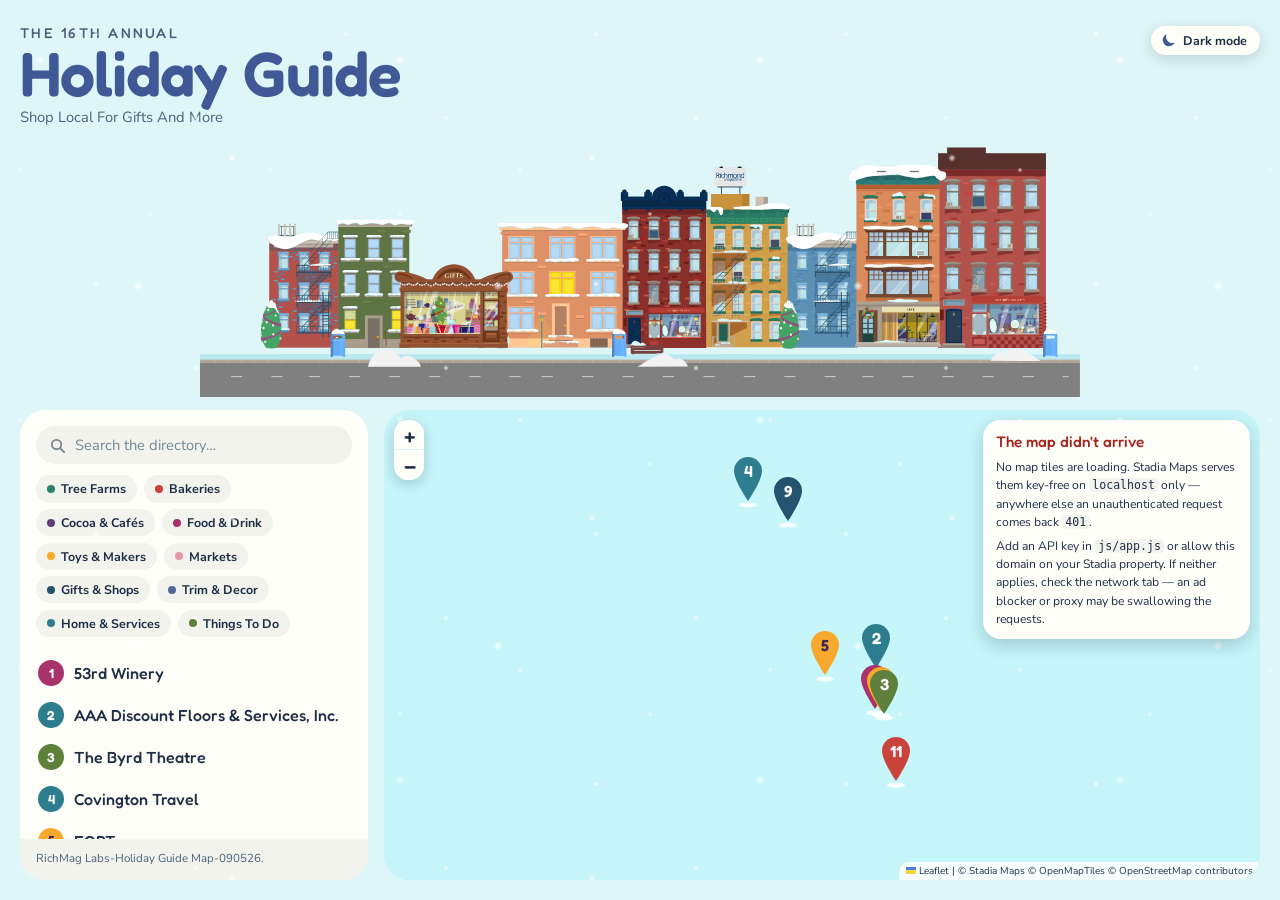
==== commit ad0fdc58: "Switch City Edition's header to the transparent artwork, uncropped Swaps in holiday-header2-nobg.svg" ====
--- a/city/index.html
+++ b/city/index.html
@@ -58,8 +58,8 @@
          needs <picture>'s source-per-breakpoint rather than one <img> at a
          single fixed aspect ratio. -->
     <picture class="banner__scene">
-      <source media="(max-width: 860px)" srcset="assets/holiday-header2-mobile.svg" />
-      <img src="assets/holiday-header2.svg" alt="" aria-hidden="true" width="2062" height="477" />
+      <source media="(max-width: 860px)" srcset="assets/holiday-header2-mobile-nobg.svg" />
+      <img src="assets/holiday-header2-nobg.svg" alt="" aria-hidden="true" width="1611" height="477" />
     </picture>
   </header>
 
--- a/city/css/styles.css
+++ b/city/css/styles.css
@@ -264,61 +264,48 @@
 }
 
 /* the illustrated band; art-directed per breakpoint via <picture> in
-   index.html, not just resized — see /city/README.md */
+   index.html, not just resized — see /city/README.md. Both source files
+   are transparent (no sky rect of their own — the -nobg assets). Rather
+   than cropping to a fixed band the way a "cover" fit would, this caps
+   how *tall* the art can get and otherwise lets it render at its own
+   natural ratio — nothing is ever cut off the top or bottom, and the
+   page's own background (not a mismatched illustrated sky) shows through
+   everywhere the art doesn't draw, so there's no seam to speak of between
+   the two. The max-height is what keeps a wide desktop window from
+   turning the whole banner into as tall as the art's own ratio implies
+   and squeezing the fixed-viewport layout below it; on an unusually
+   narrow window max-width takes over first and shrinks it instead — one
+   of the two always binds, the image is simply never cropped either way. */
 .banner__scene {
-  position: relative;
-  display: block;
+  display: flex;
+  justify-content: center;
   width: 100%;
-  height: clamp(88px, 13.6vw, 262px);
   margin-top: .6rem;
-  background: var(--sky-deep);
 }
 
 .banner__scene img {
   display: block;
-  width: 100%;
-  height: 100%;
-  object-fit: cover;
-  /* Both source images carry a band of plain sky above the rooftops (the
-     mobile crop's own snowman-and-shopfront scene sits lower still) — this
-     keeps the buildings-and-street band in frame instead of showing mostly
-     empty sky, without touching the files themselves. */
-  object-position: 50% 82%;
-}
-
-/* Night sky doesn't literally exist in either source file — both were
-   drawn for a daytime sky. Rather than needing a whole second illustration
-   per theme, darkening and cooling the one we have here reads as "dusk"
-   well enough to sit alongside the dark palette instead of clashing with
-   it. The filter alone still left a hard seam where the page's own dark
-   background met the (still fairly pale) sky band, so a soft gradient —
-   var(--sky) fading to transparent — is layered over the top of the image
-   on top of that to ease into it, the same trick a photo editor's
-   graduated filter does. */
-.banner__scene::after {
-  content: "";
-  position: absolute;
-  inset: 0;
-  pointer-events: none;
-  opacity: 0;
-  background: linear-gradient(to bottom, var(--sky) 0%, rgba(11, 27, 44, 0) 40%);
-}
-
+  width: auto;
+  height: auto;
+  max-width: 100%;
+  max-height: 260px;
+}
+
+/* Night sky doesn't literally exist in the source files — both were
+   drawn for a daytime sky. Rather than needing a whole second
+   illustration per theme, darkening and cooling the one already there
+   reads as dusk well enough to sit alongside the dark palette. This is
+   the one piece a gradient-fade trick doesn't help with any more now
+   that the art has no background rect to blend: there's no seam to hide
+   in the first place, since the transparent surroundings already show
+   the page's own (dark) background directly. */
 :root[data-theme="dark"] .banner__scene img {
   filter: brightness(.55) saturate(.75) hue-rotate(-6deg);
-}
-
-:root[data-theme="dark"] .banner__scene::after {
-  opacity: .55;
 }
 
 @media (prefers-color-scheme: dark) {
   :root:not([data-theme="light"]) .banner__scene img {
     filter: brightness(.55) saturate(.75) hue-rotate(-6deg);
-  }
-
-  :root:not([data-theme="light"]) .banner__scene::after {
-    opacity: .55;
   }
 }
 
@@ -784,11 +771,11 @@
 
   /* The mobile crop is its own, roughly-square composition (snowman,
      GIFTS shopfront, the Richmond Magazine sign) rather than a thin slice
-     of the wide desktop scene, so it earns noticeably more height than
-     root's compact 88px mobile band — tall enough to read as a real
-     header, short enough that the directory is still one scroll away. */
-  .banner__scene { height: 46vw; min-height: 168px; max-height: 260px; }
-  .banner__scene img { object-position: 50% 78%; }
+     of the wide desktop scene, and mobile has no fixed-viewport layout
+     fighting it for space below (the page just scrolls) — so the cap can
+     be more generous than desktop's without squeezing anything. Uncropped,
+     it reads as a real header rather than root's compact 88px band. */
+  .banner__scene img { max-height: 320px; }
 
   /* Tall enough that a full popup card (address + hours + phone can run to
      ~440px) fits without the map's rounded-corner clip cutting it off —
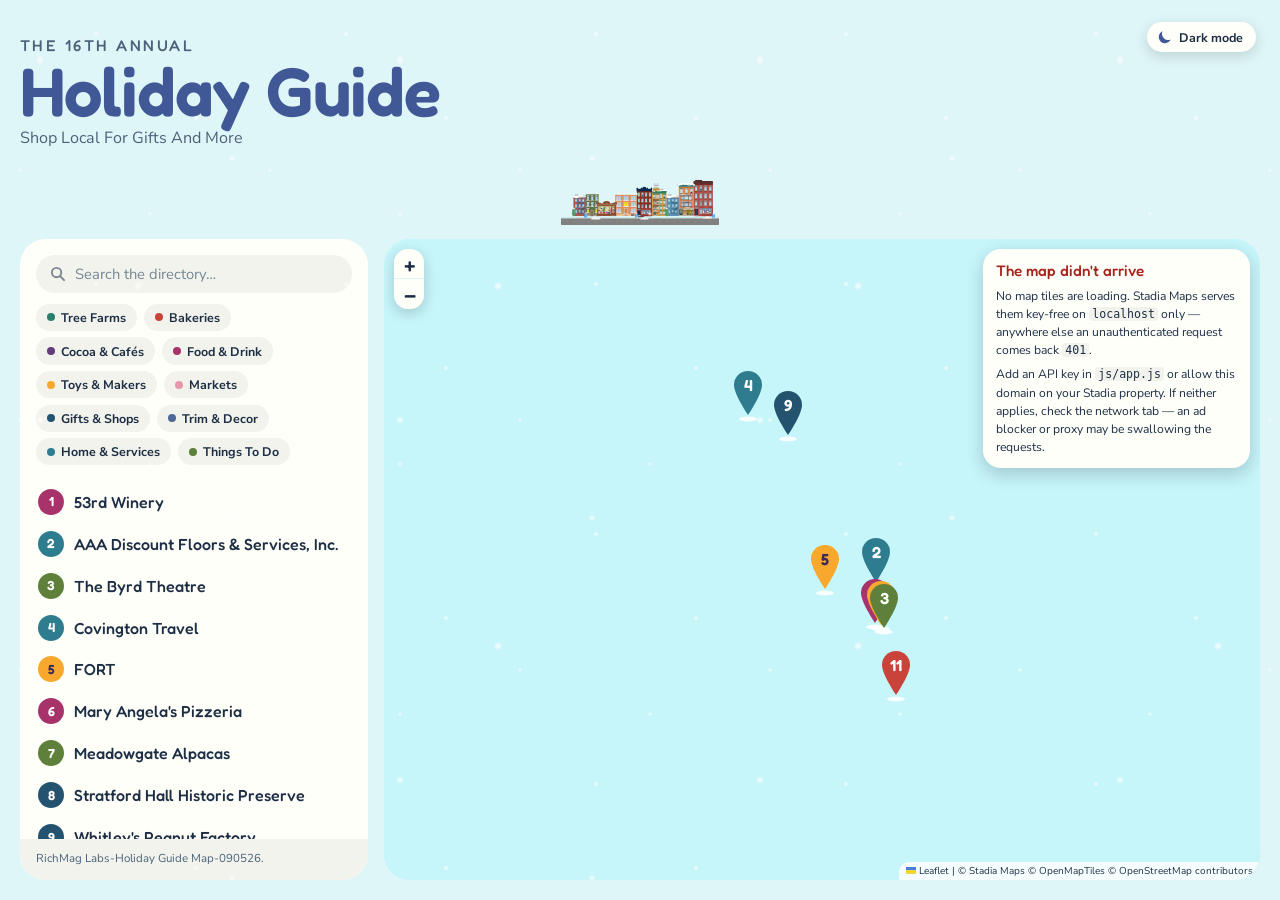
==== commit 20334919: "Swap Alidade Smooth for its Dark counterpart on City Edition's toggle js/app.js can now load Stadia'" ====
--- a/city/index.html
+++ b/city/index.html
@@ -104,6 +104,12 @@
     // Point the shared app.js at the parent folder's data, rather than forking
     // a second copy of the same eleven businesses that would drift out of sync.
     window.DATA_URL = "../data/businesses.json";
+    // Opts app.js into reading data-theme / prefers-color-scheme for which
+    // basemap style to load (Alidade Smooth vs. its Dark counterpart) — see
+    // the THEME_AWARE comment in js/app.js. The root page never sets this,
+    // so its map is never at the mercy of a visitor's OS colour scheme
+    // when its own chrome has no dark palette to match.
+    window.THEME_AWARE = true;
   </script>
   <script src="../js/app.js"></script>
   <script>
@@ -126,11 +132,19 @@
         label.textContent = isDark ? "Light mode" : "Dark mode";
       }
 
+      // app.js defines this once its map exists — guarded here too since
+      // this script can in principle run before that (script order makes
+      // it very unlikely, but costs nothing to check).
+      function refreshTiles() {
+        if (window.refreshMapTileStyle) window.refreshMapTileStyle();
+      }
+
       toggle.addEventListener("click", function () {
         var next = effectiveTheme() === "dark" ? "light" : "dark";
         root.setAttribute("data-theme", next);
         try { localStorage.setItem("cityTheme", next); } catch (err) { /* private mode, etc. — toggle still works this load */ }
         sync();
+        refreshTiles();
       });
 
       // Only follow a live OS theme change while the visitor hasn't picked
@@ -138,7 +152,10 @@
       // what the system does around it.
       if (media && media.addEventListener) {
         media.addEventListener("change", function () {
-          if (!root.getAttribute("data-theme")) sync();
+          if (!root.getAttribute("data-theme")) {
+            sync();
+            refreshTiles();
+          }
         });
       }
 
--- a/city/css/styles.css
+++ b/city/css/styles.css
@@ -159,25 +159,58 @@
 
 /* ----------------------------- Banner ----------------------------- */
 
+/* Desktop only (the ≤860px query below resets this back to an ordinary
+   flow height): fixed at a quarter of the viewport so the sidebar/map
+   below stay the main event rather than competing with the header for
+   attention. flex-direction: column + overflow: hidden is what makes that
+   a hard cap rather than a suggestion — .banner__scene (flex: 1 1 auto)
+   simply gets whatever's left after .banner__inner's own height, and its
+   image is object-fit: contain within that, so nothing is ever clipped
+   by the overflow — it just renders smaller than full width when the
+   leftover space is this tight. min-height is a floor for unusually short
+   windows, so the headline text itself never has to shrink to fit. */
 .banner {
   position: relative;
   flex: none;
   background: var(--sky);
   color: var(--ink);
   z-index: 800;
-  padding: 1.6rem 0 0;
-}
-
+  display: flex;
+  flex-direction: column;
+  height: 25vh;
+  min-height: 190px;
+  overflow: hidden;
+}
+
+/* Sits in normal flow, not absolutely positioned — .banner__scene below is
+   what overlaps it (pulled up with a negative margin), not the other way
+   around. That keeps the text's own layout (and the toggle button
+   anchored to it) completely ordinary; only the illustration needs to
+   know anything about the overlap. flex: none keeps it at its own natural
+   height regardless of .banner's fixed height — .banner__scene is the one
+   that yields. */
 .banner__inner {
   position: relative;
+  z-index: 2;
+  flex: none;
   max-width: 1400px;
+  width: 100%;
   margin: 0 auto;
-  padding: 0 1.25rem;
+  box-sizing: border-box;
+  /* The bottom value is the overlap buffer .banner__scene's negative
+     margin pulls up into — see the comment there. It needs to clear the
+     tallest line of text (.banner__main) plus some, not just sit flush
+     under the subtitle, since the pulled-up image can end up behind
+     *either* depending on how far the negative margin reaches. The top
+     value also clears the toggle button, which sits at its own fixed
+     offset rather than flush with .banner__inner's top edge — see
+     .theme-toggle. */
+  padding: 2.35rem 1.25rem 1.5rem;
 }
 
 .banner__title {
   font-family: var(--font-display);
-  font-size: clamp(1.7rem, 3.4vw, 2.6rem);
+  font-size: clamp(1.87rem, 3.7vw, 2.86rem);
   line-height: 1;
   margin: 0;
   color: var(--title);
@@ -204,7 +237,7 @@
 
 .banner__subtitle {
   margin: .25rem 0 0;
-  font-size: .92rem;
+  font-size: 1.01rem;
   color: var(--ink-soft);
 }
 
@@ -212,8 +245,11 @@
 
 .theme-toggle {
   position: absolute;
-  top: 0;
-  right: 1.25rem;
+  /* Pulled in from the corner on both axes — flush with top: 0 / right: 0
+     read as clipped against the window edge rather than deliberately
+     placed. */
+  top: 1.4rem;
+  right: 1.5rem;
   display: inline-flex;
   align-items: center;
   gap: .4rem;
@@ -265,30 +301,40 @@
 
 /* the illustrated band; art-directed per breakpoint via <picture> in
    index.html, not just resized — see /city/README.md. Both source files
-   are transparent (no sky rect of their own — the -nobg assets). Rather
-   than cropping to a fixed band the way a "cover" fit would, this caps
-   how *tall* the art can get and otherwise lets it render at its own
-   natural ratio — nothing is ever cut off the top or bottom, and the
-   page's own background (not a mismatched illustrated sky) shows through
-   everywhere the art doesn't draw, so there's no seam to speak of between
-   the two. The max-height is what keeps a wide desktop window from
-   turning the whole banner into as tall as the art's own ratio implies
-   and squeezing the fixed-viewport layout below it; on an unusually
-   narrow window max-width takes over first and shrinks it instead — one
-   of the two always binds, the image is simply never cropped either way. */
+   are transparent (no sky rect of their own — the -nobg assets).
+
+   flex: 1 1 auto + min-height: 0 is what makes this fill exactly
+   .banner's leftover height on desktop (see .banner, capped to 25vh) —
+   object-fit: contain on the img is the other half of that contract:
+   whatever box this ends up with, the art scales to fit inside it
+   without cropping, full width only if the box happens to be wide
+   enough relative to its height to allow that. At a 25vh cap the art
+   ends up quite short (well under 150px tall on most windows), which
+   also shrinks its own built-in margin of clear sky above the rooflines
+   down to just a few pixels — nowhere near enough to safely pull the art
+   up under the text the way the previous (much taller, uncapped)
+   version of this could. So no overlap here despite the file/rule name:
+   a small positive gap instead, sized the same way — confirmed against
+   the actual rendered art's alpha channel at its real on-page size, not
+   assumed to hold from the pre-25vh numbers.
+
+   On mobile .banner isn't height-constrained at all, so the art renders
+   at its full natural size and genuinely has room to be pulled up under
+   the text — see the ≤860px override for that (different, negative)
+   figure and its own margin check. */
 .banner__scene {
-  display: flex;
-  justify-content: center;
+  display: block;
+  flex: 1 1 auto;
+  min-height: 0;
   width: 100%;
-  margin-top: .6rem;
+  margin-top: .35rem;
 }
 
 .banner__scene img {
   display: block;
-  width: auto;
-  height: auto;
-  max-width: 100%;
-  max-height: 260px;
+  width: 100%;
+  height: 100%;
+  object-fit: contain;
 }
 
 /* Night sky doesn't literally exist in the source files — both were
@@ -765,17 +811,28 @@
     min-height: auto;
   }
 
-  .banner { padding: 1.1rem 0 0; }
-  .banner__inner { padding: 0 1rem; }
-  .theme-toggle { right: 1rem; }
+  /* The 25vh cap above is desktop-only: mobile already scrolls the page,
+     so there's no "sidebar/map squeezed out" problem to solve, and a
+     height-constrained flex column here would force the same
+     object-fit: contain letterboxing desktop now accepts, for no reason —
+     mobile keeps the art at full width and its own natural height. */
+  .banner {
+    display: block;
+    height: auto;
+    min-height: 0;
+    overflow: visible;
+  }
+
+  .banner__inner { flex: none; padding: 1.1rem 1rem 2.1rem; }
+  .theme-toggle { top: 1.1rem; right: 1rem; }
 
   /* The mobile crop is its own, roughly-square composition (snowman,
      GIFTS shopfront, the Richmond Magazine sign) rather than a thin slice
-     of the wide desktop scene, and mobile has no fixed-viewport layout
-     fighting it for space below (the page just scrolls) — so the cap can
-     be more generous than desktop's without squeezing anything. Uncropped,
-     it reads as a real header rather than root's compact 88px band. */
-  .banner__scene img { max-height: 320px; }
+     of the wide desktop scene, so its own clear-sky margin (and therefore
+     the safe overlap amount) differs from the desktop figure above — this
+     one's checked against that image specifically, same way. */
+  .banner__scene { flex: none; margin-top: -1.3rem; }
+  .banner__scene img { height: auto; }
 
   /* Tall enough that a full popup card (address + hours + phone can run to
      ~440px) fits without the map's rounded-corner clip cutting it off —
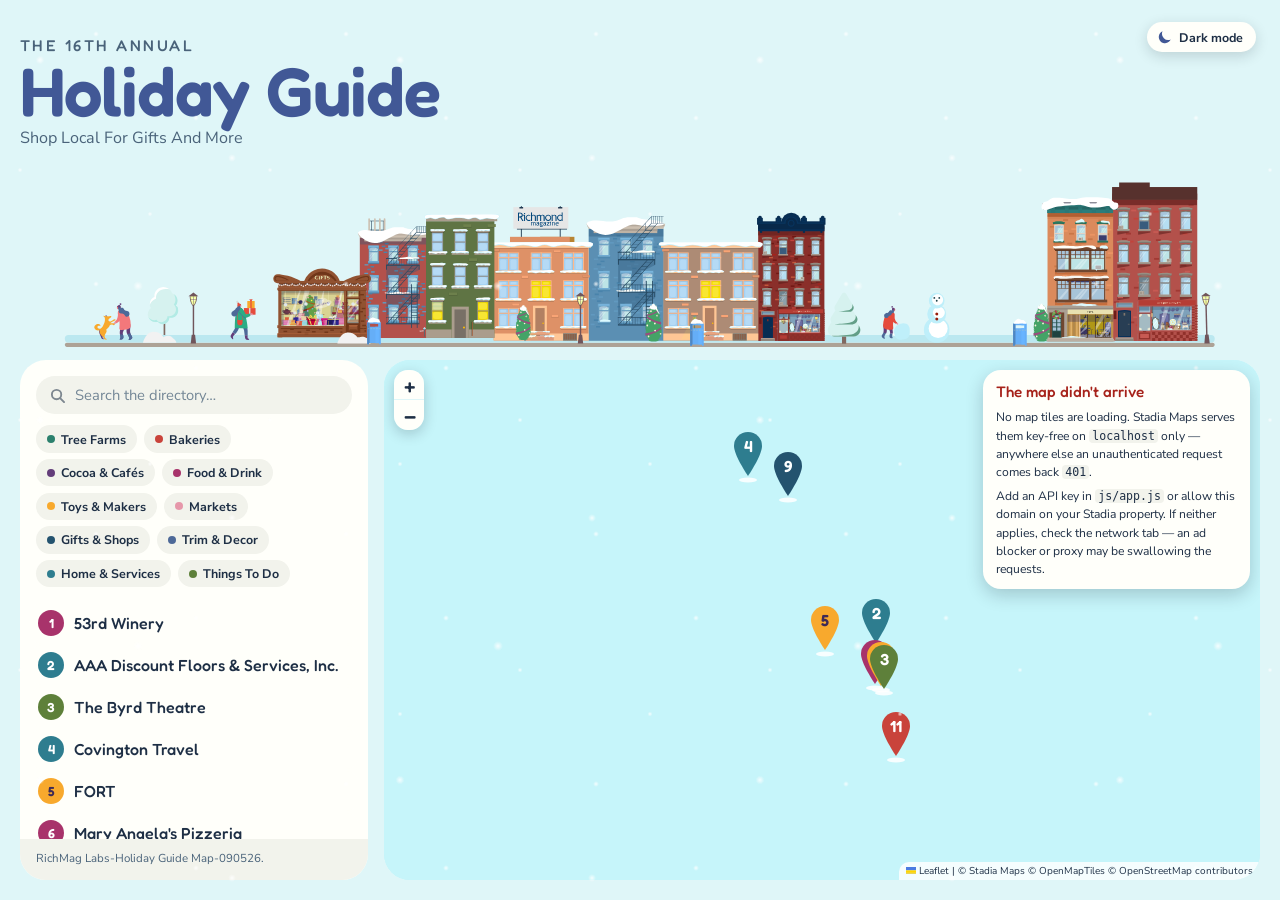
==== commit df55b6fb: "Match City Edition's header art width to the sidebar/map, not the window Switches back to holiday-he" ====
--- a/city/index.html
+++ b/city/index.html
@@ -58,8 +58,8 @@
          needs <picture>'s source-per-breakpoint rather than one <img> at a
          single fixed aspect ratio. -->
     <picture class="banner__scene">
-      <source media="(max-width: 860px)" srcset="assets/holiday-header2-mobile-nobg.svg" />
-      <img src="assets/holiday-header2-nobg.svg" alt="" aria-hidden="true" width="1611" height="477" />
+      <source media="(max-width: 860px)" srcset="assets/holiday-header2-mobile.svg" />
+      <img src="assets/holiday-header2.svg" alt="" aria-hidden="true" width="2000" height="300" />
     </picture>
   </header>
 
--- a/city/css/styles.css
+++ b/city/css/styles.css
@@ -159,53 +159,25 @@
 
 /* ----------------------------- Banner ----------------------------- */
 
-/* Desktop only (the ≤860px query below resets this back to an ordinary
-   flow height): fixed at a quarter of the viewport so the sidebar/map
-   below stay the main event rather than competing with the header for
-   attention. flex-direction: column + overflow: hidden is what makes that
-   a hard cap rather than a suggestion — .banner__scene (flex: 1 1 auto)
-   simply gets whatever's left after .banner__inner's own height, and its
-   image is object-fit: contain within that, so nothing is ever clipped
-   by the overflow — it just renders smaller than full width when the
-   leftover space is this tight. min-height is a floor for unusually short
-   windows, so the headline text itself never has to shrink to fit. */
 .banner {
   position: relative;
   flex: none;
   background: var(--sky);
   color: var(--ink);
   z-index: 800;
-  display: flex;
-  flex-direction: column;
-  height: 25vh;
-  min-height: 190px;
-  overflow: hidden;
-}
-
-/* Sits in normal flow, not absolutely positioned — .banner__scene below is
-   what overlaps it (pulled up with a negative margin), not the other way
-   around. That keeps the text's own layout (and the toggle button
-   anchored to it) completely ordinary; only the illustration needs to
-   know anything about the overlap. flex: none keeps it at its own natural
-   height regardless of .banner's fixed height — .banner__scene is the one
-   that yields. */
+}
+
 .banner__inner {
   position: relative;
   z-index: 2;
-  flex: none;
   max-width: 1400px;
   width: 100%;
   margin: 0 auto;
   box-sizing: border-box;
-  /* The bottom value is the overlap buffer .banner__scene's negative
-     margin pulls up into — see the comment there. It needs to clear the
-     tallest line of text (.banner__main) plus some, not just sit flush
-     under the subtitle, since the pulled-up image can end up behind
-     *either* depending on how far the negative margin reaches. The top
-     value also clears the toggle button, which sits at its own fixed
-     offset rather than flush with .banner__inner's top edge — see
+  /* The top value also clears the toggle button, which sits at its own
+     fixed offset rather than flush with .banner__inner's top edge — see
      .theme-toggle. */
-  padding: 2.35rem 1.25rem 1.5rem;
+  padding: 2.35rem 1.25rem 0;
 }
 
 .banner__title {
@@ -301,40 +273,32 @@
 
 /* the illustrated band; art-directed per breakpoint via <picture> in
    index.html, not just resized — see /city/README.md. Both source files
-   are transparent (no sky rect of their own — the -nobg assets).
-
-   flex: 1 1 auto + min-height: 0 is what makes this fill exactly
-   .banner's leftover height on desktop (see .banner, capped to 25vh) —
-   object-fit: contain on the img is the other half of that contract:
-   whatever box this ends up with, the art scales to fit inside it
-   without cropping, full width only if the box happens to be wide
-   enough relative to its height to allow that. At a 25vh cap the art
-   ends up quite short (well under 150px tall on most windows), which
-   also shrinks its own built-in margin of clear sky above the rooflines
-   down to just a few pixels — nowhere near enough to safely pull the art
-   up under the text the way the previous (much taller, uncapped)
-   version of this could. So no overlap here despite the file/rule name:
-   a small positive gap instead, sized the same way — confirmed against
-   the actual rendered art's alpha channel at its real on-page size, not
-   assumed to hold from the pre-25vh numbers.
-
-   On mobile .banner isn't height-constrained at all, so the art renders
-   at its full natural size and genuinely has room to be pulled up under
-   the text — see the ≤860px override for that (different, negative)
-   figure and its own margin check. */
+   are transparent (no sky rect of their own) and drawn at a genuinely
+   banner-shaped ratio already (2000x300 desktop, 500x260 mobile) — wide
+   and short rather than needing to be cropped down to that shape, so a
+   plain width: 100%; height: auto is enough to show the whole thing
+   uncropped at whatever width it's given.
+
+   That width matches .banner__inner above it exactly on purpose — same
+   max-width, same horizontal padding — so the art lines up with the
+   sidebar+map below rather than the window edges: this is deliberately
+   NOT full window width the way an earlier version of this was. Mobile
+   overrides the padding to match .layout's own mobile figure instead,
+   since .banner__inner's mobile padding differs slightly (see the ≤860px
+   block). */
 .banner__scene {
   display: block;
-  flex: 1 1 auto;
-  min-height: 0;
+  max-width: 1400px;
   width: 100%;
-  margin-top: .35rem;
+  margin: .75rem auto 0;
+  padding: 0 1.25rem;
+  box-sizing: border-box;
 }
 
 .banner__scene img {
   display: block;
   width: 100%;
-  height: 100%;
-  object-fit: contain;
+  height: auto;
 }
 
 /* Night sky doesn't literally exist in the source files — both were
@@ -811,28 +775,13 @@
     min-height: auto;
   }
 
-  /* The 25vh cap above is desktop-only: mobile already scrolls the page,
-     so there's no "sidebar/map squeezed out" problem to solve, and a
-     height-constrained flex column here would force the same
-     object-fit: contain letterboxing desktop now accepts, for no reason —
-     mobile keeps the art at full width and its own natural height. */
-  .banner {
-    display: block;
-    height: auto;
-    min-height: 0;
-    overflow: visible;
-  }
-
-  .banner__inner { flex: none; padding: 1.1rem 1rem 2.1rem; }
+  .banner__inner { padding: 1.1rem 1rem 0; }
   .theme-toggle { top: 1.1rem; right: 1rem; }
 
-  /* The mobile crop is its own, roughly-square composition (snowman,
-     GIFTS shopfront, the Richmond Magazine sign) rather than a thin slice
-     of the wide desktop scene, so its own clear-sky margin (and therefore
-     the safe overlap amount) differs from the desktop figure above — this
-     one's checked against that image specifically, same way. */
-  .banner__scene { flex: none; margin-top: -1.3rem; }
-  .banner__scene img { height: auto; }
+  /* .banner__inner's mobile padding above is 1rem a side, but .layout's
+     (the sidebar's own width) is .8rem — matching *that* one, not
+     .banner__inner's, is the whole point here. */
+  .banner__scene { padding: 0 .8rem; }
 
   /* Tall enough that a full popup card (address + hours + phone can run to
      ~440px) fits without the map's rounded-corner clip cutting it off —
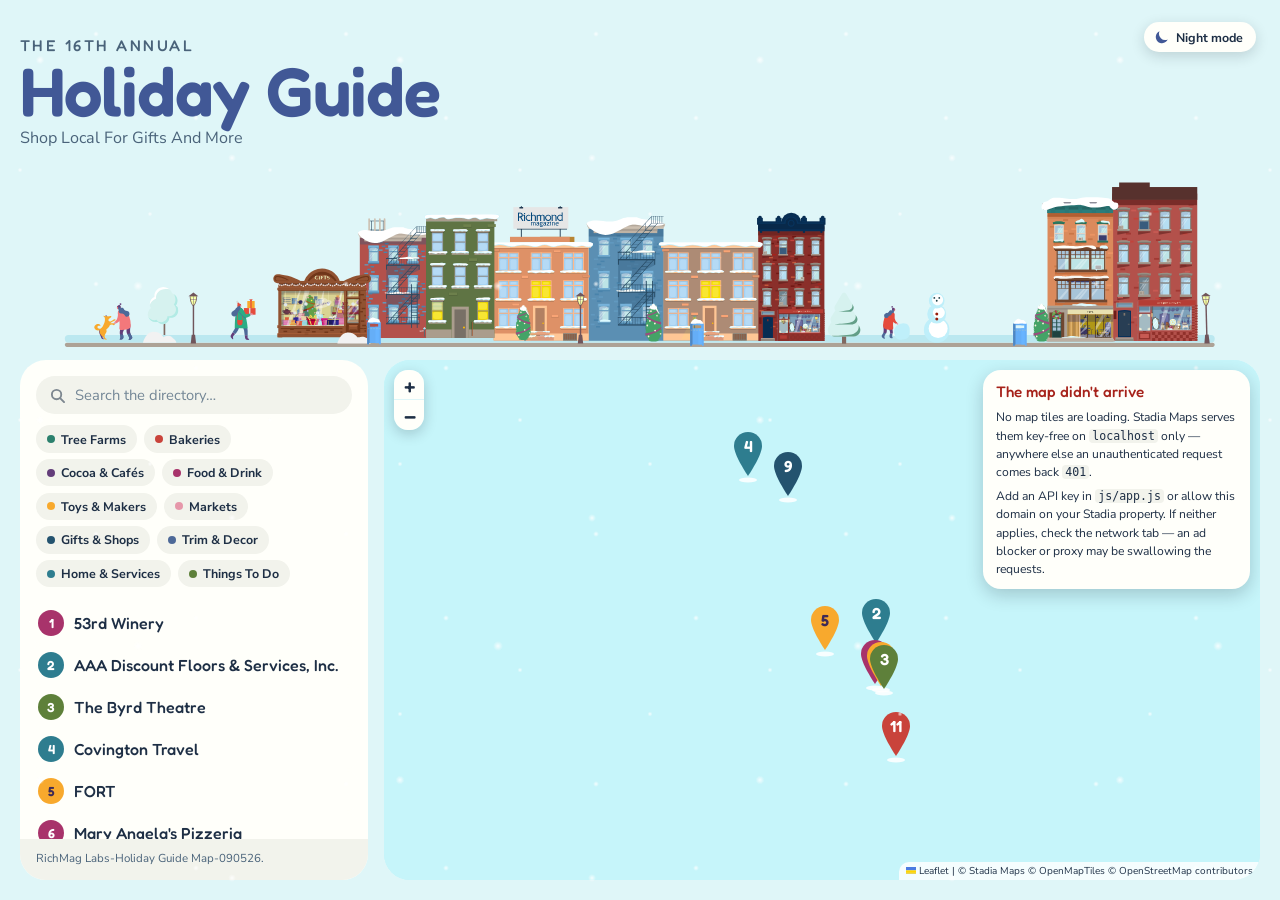
==== commit 52ef80e6: "City Edition: rename toggle to Night/Day mode, stop dimming header art - Toggle label and aria-label" ====
--- a/city/index.html
+++ b/city/index.html
@@ -128,8 +128,8 @@
       function sync() {
         var isDark = effectiveTheme() === "dark";
         toggle.setAttribute("aria-pressed", String(isDark));
-        toggle.setAttribute("aria-label", isDark ? "Switch to light mode" : "Switch to dark mode");
-        label.textContent = isDark ? "Light mode" : "Dark mode";
+        toggle.setAttribute("aria-label", isDark ? "Switch to day mode" : "Switch to night mode");
+        label.textContent = isDark ? "Day mode" : "Night mode";
       }
 
       // app.js defines this once its map exists — guarded here too since
--- a/city/css/styles.css
+++ b/city/css/styles.css
@@ -301,23 +301,12 @@
   height: auto;
 }
 
-/* Night sky doesn't literally exist in the source files — both were
-   drawn for a daytime sky. Rather than needing a whole second
-   illustration per theme, darkening and cooling the one already there
-   reads as dusk well enough to sit alongside the dark palette. This is
-   the one piece a gradient-fade trick doesn't help with any more now
-   that the art has no background rect to blend: there's no seam to hide
-   in the first place, since the transparent surroundings already show
-   the page's own (dark) background directly. */
-:root[data-theme="dark"] .banner__scene img {
-  filter: brightness(.55) saturate(.75) hue-rotate(-6deg);
-}
-
-@media (prefers-color-scheme: dark) {
-  :root:not([data-theme="light"]) .banner__scene img {
-    filter: brightness(.55) saturate(.75) hue-rotate(-6deg);
-  }
-}
+/* The header art keeps its own brightness/saturation across themes on
+   purpose — it's a daytime illustration either way, and darkening it to
+   read as "dusk" made it look like something was wrong with the image
+   rather than like an intentional night look. Night/day mode now only
+   restyles the surrounding UI (chrome, map tiles); the art itself is
+   untouched. */
 
 /* ----------------------------- Layout ----------------------------- */
 
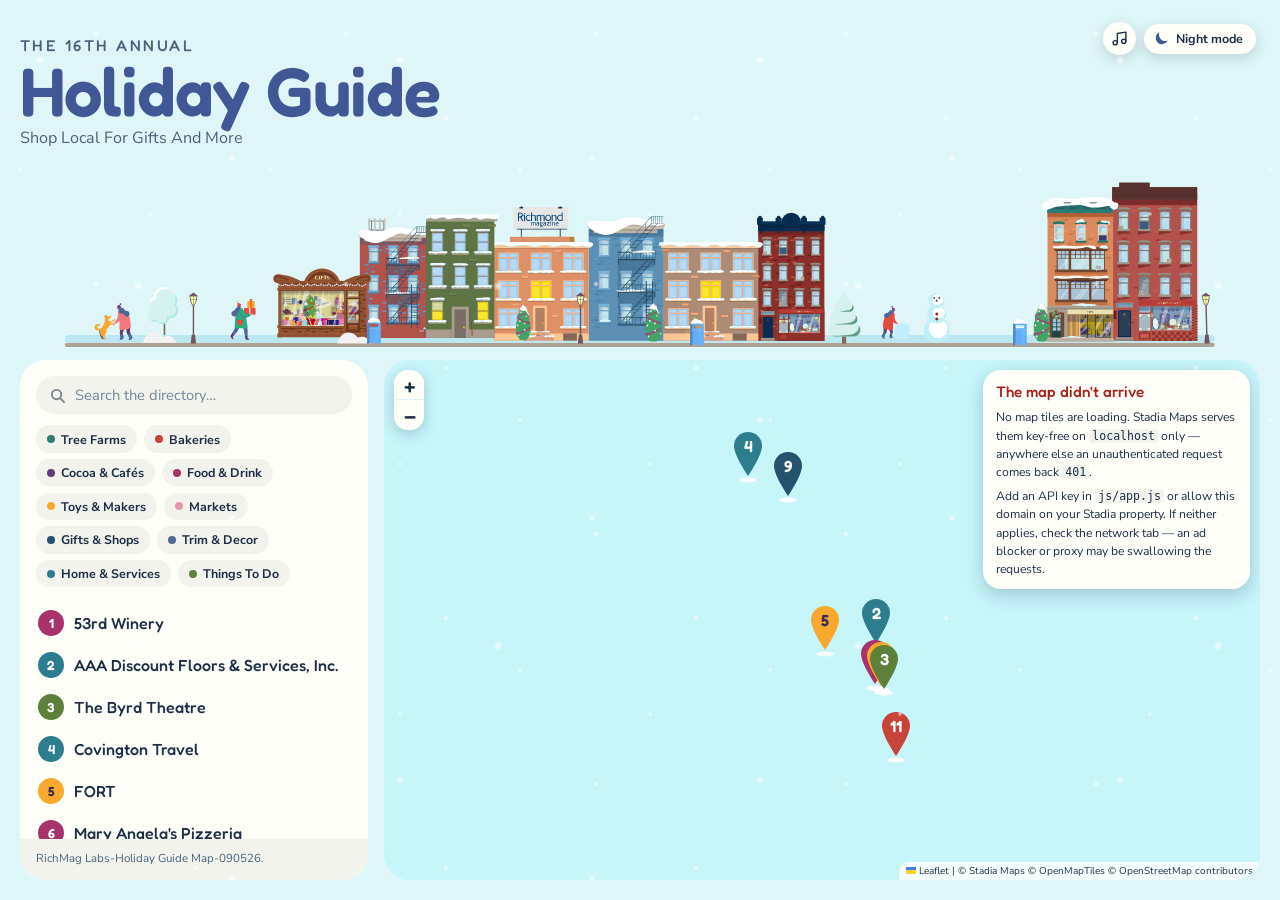
==== commit 9ce9389b: "City Edition: add a background music toggle next to day/night - New #musicToggle button sits left of" ====
--- a/city/index.html
+++ b/city/index.html
@@ -32,19 +32,39 @@
 
   <header class="banner">
     <div class="banner__inner">
-      <button type="button" id="themeToggle" class="theme-toggle">
-        <svg class="theme-toggle__icon theme-toggle__icon--sun" viewBox="0 0 20 20" fill="none" aria-hidden="true">
-          <circle cx="10" cy="10" r="4.2" fill="currentColor" />
-          <g stroke="currentColor" stroke-width="1.6" stroke-linecap="round">
-            <path d="M10 1.6v2.3M10 16.1v2.3M18.4 10h-2.3M3.9 10H1.6" />
-            <path d="M15.6 4.4l-1.6 1.6M6 14l-1.6 1.6M15.6 15.6L14 14M6 6L4.4 4.4" />
-          </g>
-        </svg>
-        <svg class="theme-toggle__icon theme-toggle__icon--moon" viewBox="0 0 20 20" fill="none" aria-hidden="true">
-          <path d="M17.3 12.3A7.3 7.3 0 0 1 7.7 2.7a7.3 7.3 0 1 0 9.6 9.6z" fill="currentColor" />
-        </svg>
-        <span class="theme-toggle__label"></span>
-      </button>
+      <div class="toggle-group">
+        <!-- Icon-only on every breakpoint on purpose — unlike the theme
+             toggle, this never carries a text label at any width. -->
+        <button type="button" id="musicToggle" class="music-toggle" aria-pressed="false" aria-label="Play background music">
+          <svg class="music-toggle__icon music-toggle__icon--note" viewBox="0 0 24 24" fill="none" stroke="currentColor" stroke-width="2" stroke-linecap="round" stroke-linejoin="round" aria-hidden="true">
+            <path d="M9 18V5l12-2v13" />
+            <circle cx="6" cy="18" r="3" />
+            <circle cx="18" cy="16" r="3" />
+          </svg>
+          <svg class="music-toggle__icon music-toggle__icon--muted" viewBox="0 0 24 24" fill="none" stroke="currentColor" stroke-width="2" stroke-linecap="round" stroke-linejoin="round" aria-hidden="true">
+            <path d="M9 18V5l12-2v13" />
+            <circle cx="6" cy="18" r="3" />
+            <circle cx="18" cy="16" r="3" />
+            <line x1="3" y1="3" x2="21" y2="21" />
+          </svg>
+        </button>
+
+        <button type="button" id="themeToggle" class="theme-toggle">
+          <svg class="theme-toggle__icon theme-toggle__icon--sun" viewBox="0 0 20 20" fill="none" aria-hidden="true">
+            <circle cx="10" cy="10" r="4.2" fill="currentColor" />
+            <g stroke="currentColor" stroke-width="1.6" stroke-linecap="round">
+              <path d="M10 1.6v2.3M10 16.1v2.3M18.4 10h-2.3M3.9 10H1.6" />
+              <path d="M15.6 4.4l-1.6 1.6M6 14l-1.6 1.6M15.6 15.6L14 14M6 6L4.4 4.4" />
+            </g>
+          </svg>
+          <svg class="theme-toggle__icon theme-toggle__icon--moon" viewBox="0 0 20 20" fill="none" aria-hidden="true">
+            <path d="M17.3 12.3A7.3 7.3 0 0 1 7.7 2.7a7.3 7.3 0 1 0 9.6 9.6z" fill="currentColor" />
+          </svg>
+          <span class="theme-toggle__label"></span>
+        </button>
+      </div>
+
+      <audio id="bgMusic" src="assets/jingle-bells-slow-piano-loop.ogg" loop preload="none"></audio>
 
       <h1 class="banner__title" id="siteTitle">
         <span class="banner__lead" id="siteTitleLead">The 16th Annual</span>
@@ -161,6 +181,39 @@
 
       sync();
     })();
+
+    (function () {
+      var toggle = document.getElementById("musicToggle");
+      var audio = document.getElementById("bgMusic");
+
+      function sync(playing) {
+        toggle.setAttribute("aria-pressed", String(playing));
+        toggle.setAttribute("aria-label", playing ? "Mute background music" : "Play background music");
+      }
+
+      toggle.addEventListener("click", function () {
+        if (audio.paused) {
+          // play() returns a promise that rejects if the browser blocks it;
+          // only flip the icon once playback actually starts, so a block
+          // doesn't leave the button lying about what's playing.
+          var result = audio.play();
+          if (result && result.then) {
+            result.then(function () { sync(true); }).catch(function () { sync(false); });
+          } else {
+            sync(true);
+          }
+        } else {
+          audio.pause();
+          sync(false);
+        }
+      });
+
+      // Covers a pause/stop triggered some other way (e.g. browser media
+      // controls), so the icon never drifts from the audio element's own
+      // state.
+      audio.addEventListener("pause", function () { sync(false); });
+      audio.addEventListener("play", function () { sync(true); });
+    })();
   </script>
 </body>
 </html>
--- a/city/css/styles.css
+++ b/city/css/styles.css
@@ -213,9 +213,12 @@
   color: var(--ink-soft);
 }
 
-/* ------------------------- Light/dark toggle ------------------------ */
-
-.theme-toggle {
+/* ---------------------- Music / light-dark toggles ------------------- */
+
+/* Both corner buttons live in one absolutely-positioned row now, rather
+   than each button positioning itself — .theme-toggle used to carry the
+   position/top/right itself back when it was the only button here. */
+.toggle-group {
   position: absolute;
   /* Pulled in from the corner on both axes — flush with top: 0 / right: 0
      read as clipped against the window edge rather than deliberately
@@ -224,6 +227,12 @@
   right: 1.5rem;
   display: inline-flex;
   align-items: center;
+  gap: .5rem;
+}
+
+.theme-toggle {
+  display: inline-flex;
+  align-items: center;
   gap: .4rem;
   border: 0;
   border-radius: 999px;
@@ -237,6 +246,40 @@
   cursor: pointer;
   box-shadow: 0 4px 14px rgba(var(--shadow), .16);
 }
+
+/* Icon-only on every breakpoint — no label span at all, unlike
+   .theme-toggle which only drops its label below 560px. */
+.music-toggle {
+  display: inline-flex;
+  align-items: center;
+  justify-content: center;
+  flex: none;
+  width: 33px;
+  height: 33px;
+  border: 0;
+  border-radius: 999px;
+  padding: 0;
+  background: var(--paper);
+  color: var(--ink);
+  cursor: pointer;
+  box-shadow: 0 4px 14px rgba(var(--shadow), .16);
+}
+
+.music-toggle:hover { background: var(--sky-warm); }
+.music-toggle:focus-visible { outline: 2px solid var(--ink); outline-offset: 2px; }
+
+.music-toggle__icon {
+  width: 17px;
+  height: 17px;
+  flex: none;
+}
+
+/* Same "name the action" convention as the theme icons just below: the
+   plain note reads as "play" and is the default (nothing is playing on
+   load), the crossed-out note reads as "mute" once playback has started. */
+.music-toggle__icon--muted { display: none; }
+.music-toggle[aria-pressed="true"] .music-toggle__icon--note { display: none; }
+.music-toggle[aria-pressed="true"] .music-toggle__icon--muted { display: block; }
 
 .theme-toggle:hover { background: var(--sky-warm); }
 .theme-toggle:focus-visible { outline: 2px solid var(--ink); outline-offset: 2px; }
@@ -301,12 +344,20 @@
   height: auto;
 }
 
-/* The header art keeps its own brightness/saturation across themes on
-   purpose — it's a daytime illustration either way, and darkening it to
-   read as "dusk" made it look like something was wrong with the image
-   rather than like an intentional night look. Night/day mode now only
-   restyles the surrounding UI (chrome, map tiles); the art itself is
-   untouched. */
+/* Night mode gets a light -30% brightness dim on the header art — enough
+   to feel like it's sitting under the dark UI rather than looking pasted
+   on at full daylight brightness, but far short of the old dusk filter
+   (which also cooled/desaturated it and made it look washed out). No
+   saturation or hue change here on purpose: brightness only. */
+:root[data-theme="dark"] .banner__scene img {
+  filter: brightness(.7);
+}
+
+@media (prefers-color-scheme: dark) {
+  :root:not([data-theme="light"]) .banner__scene img {
+    filter: brightness(.7);
+  }
+}
 
 /* ----------------------------- Layout ----------------------------- */
 
@@ -765,7 +816,7 @@
   }
 
   .banner__inner { padding: 1.1rem 1rem 0; }
-  .theme-toggle { top: 1.1rem; right: 1rem; }
+  .toggle-group { top: 1.1rem; right: 1rem; }
 
   /* .banner__inner's mobile padding above is 1rem a side, but .layout's
      (the sidebar's own width) is .8rem — matching *that* one, not
